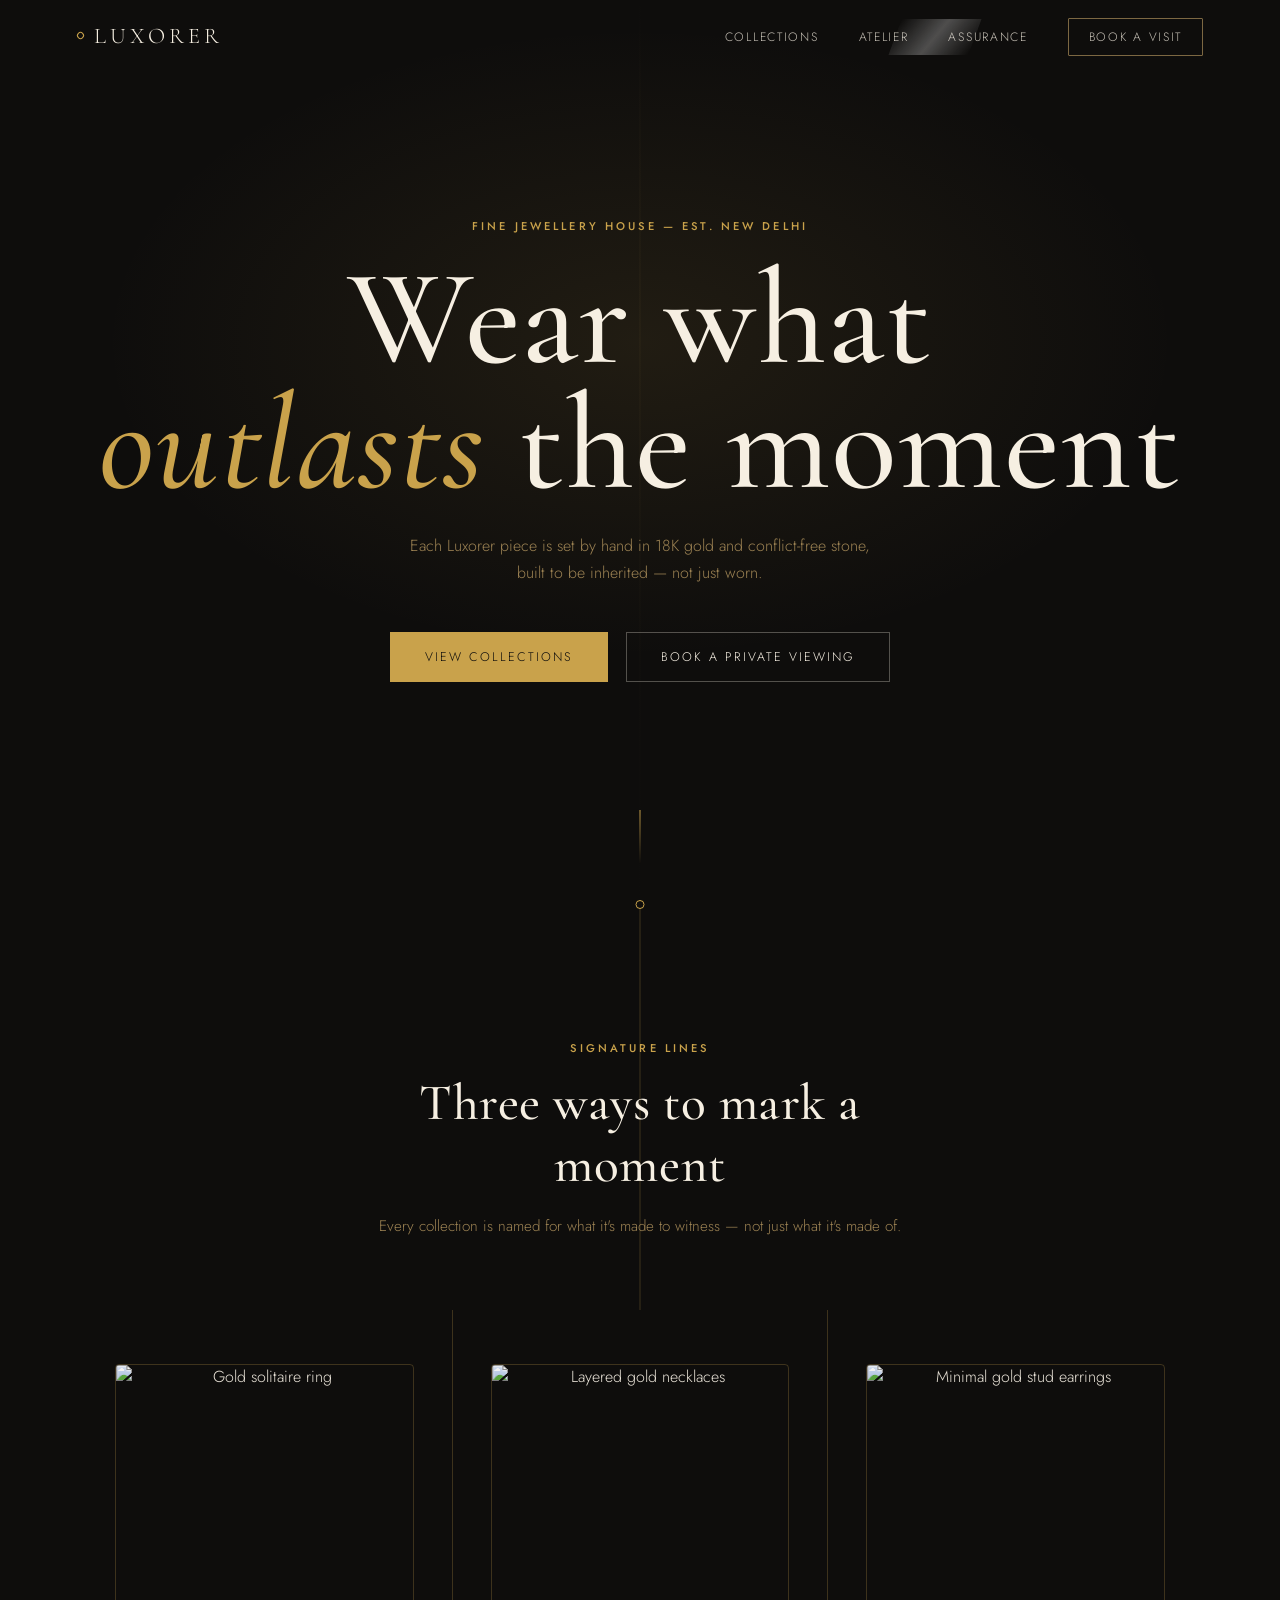
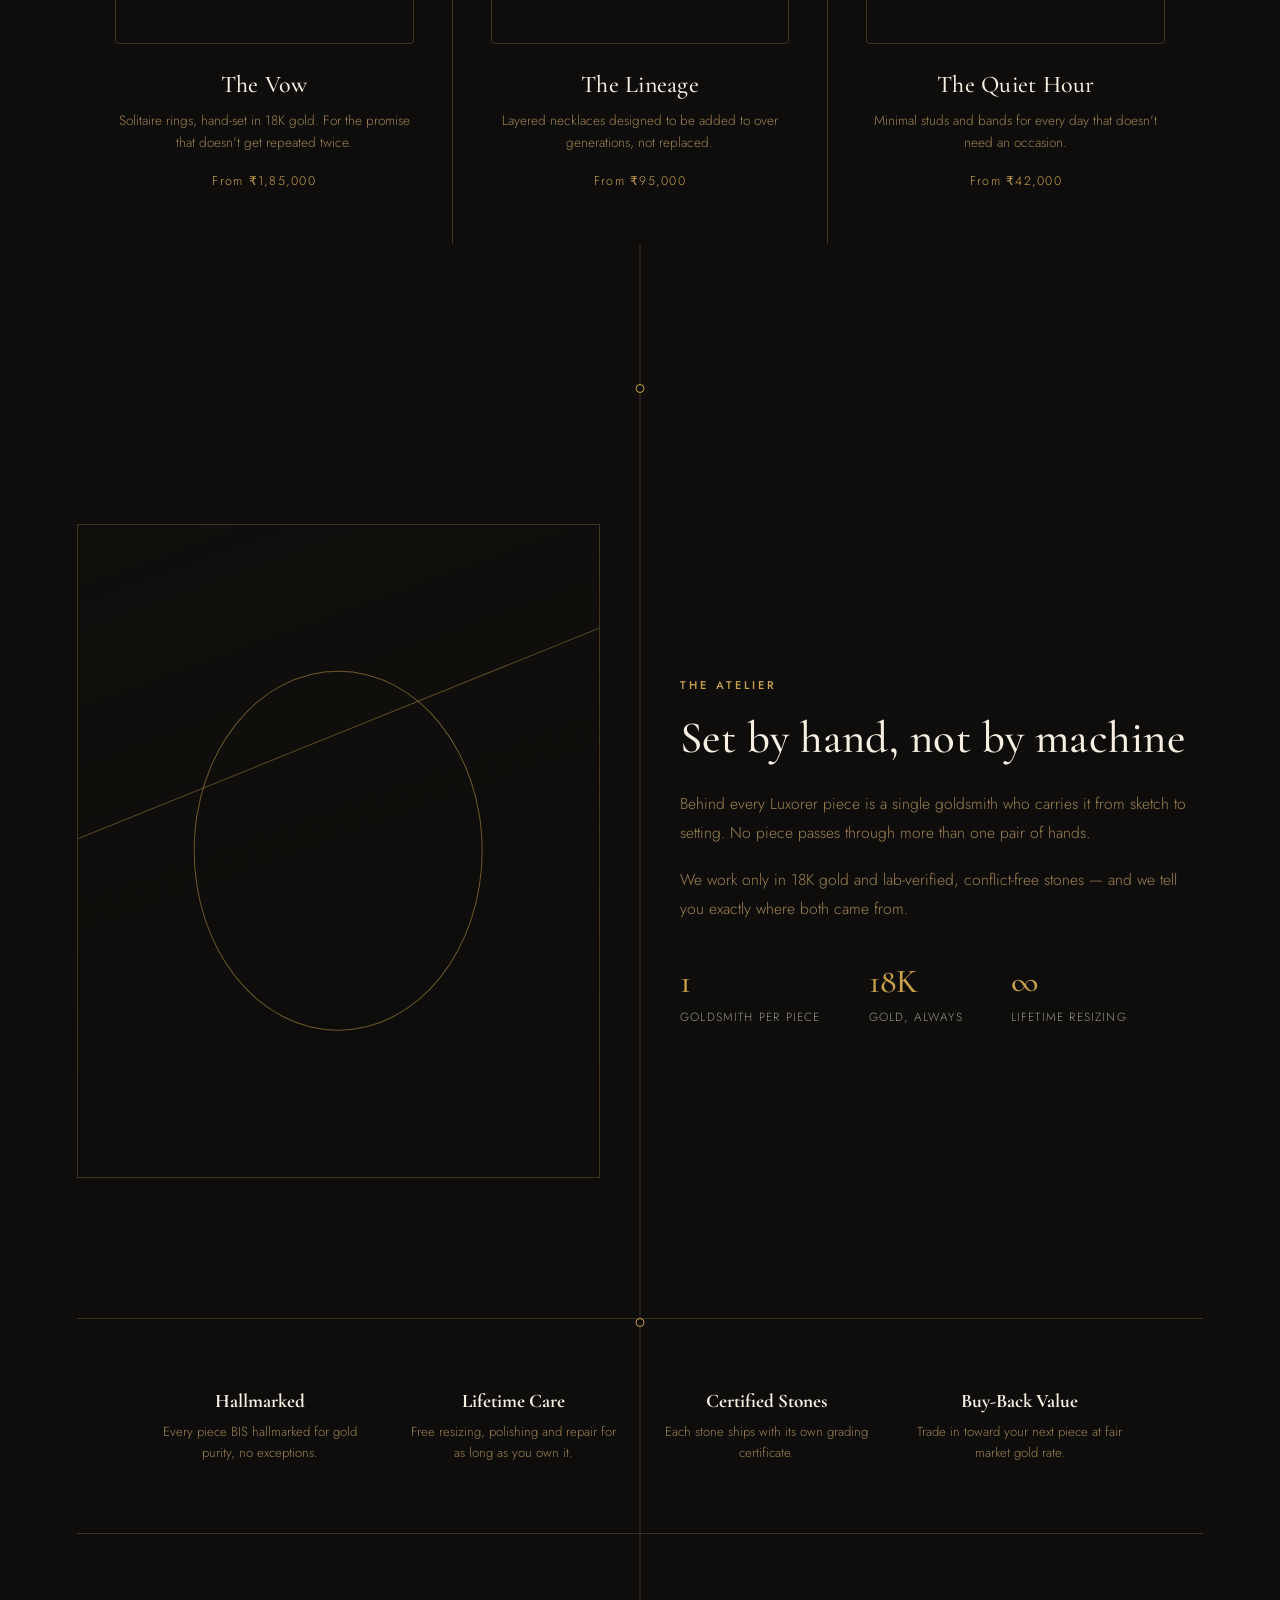
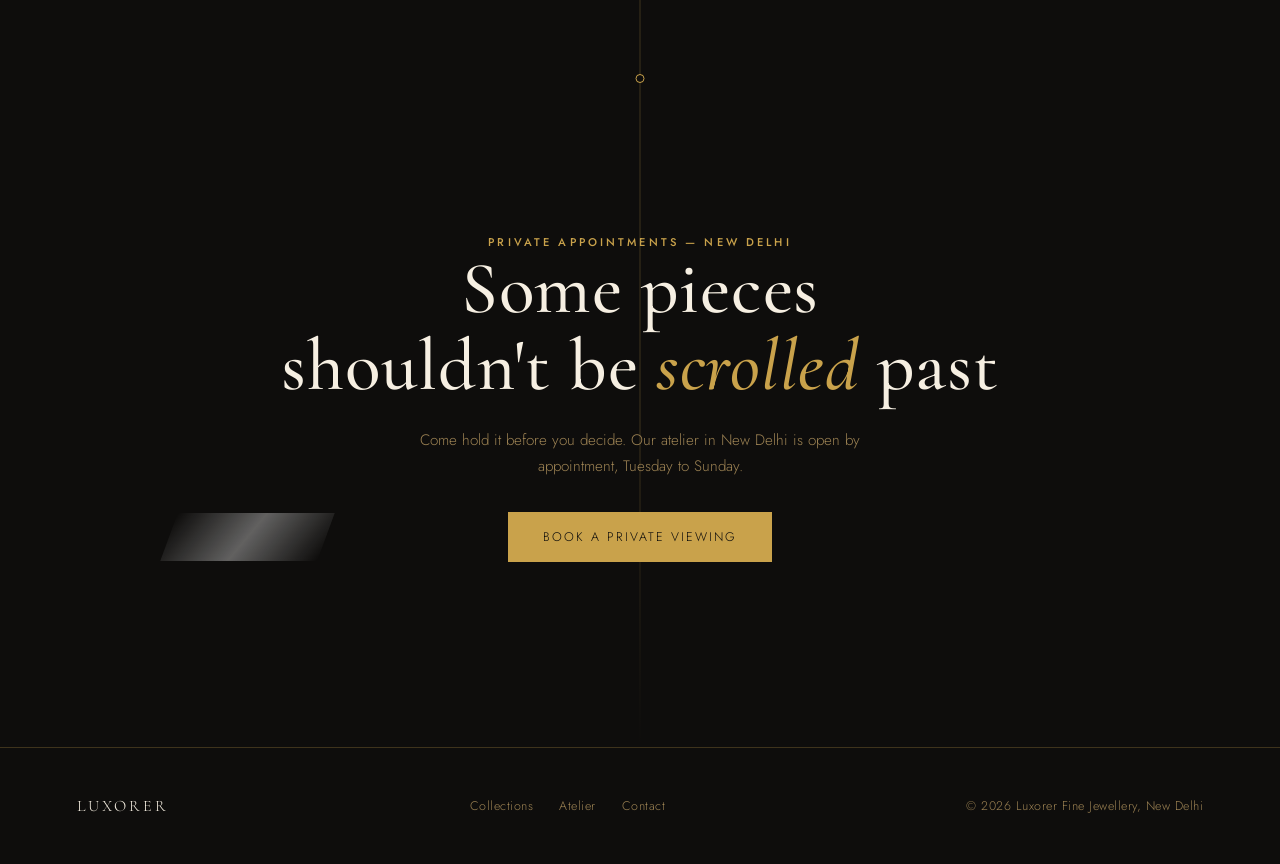
==== index.html @ 99379cf4 "Add files via upload" ====
<!DOCTYPE html>
<html lang="en">
<head>
<meta charset="UTF-8">
<meta name="viewport" content="width=device-width, initial-scale=1.0">
<title>Luxorer — Fine Jewellery</title>
<link rel="preconnect" href="https://fonts.googleapis.com">
<link href="https://fonts.googleapis.com/css2?family=Cormorant+Garamond:ital,wght@0,300;0,400;0,500;0,600;1,400&family=Jost:wght@300;400;500&display=swap" rel="stylesheet">
<link rel="stylesheet" href="style.css">
<style>
  :root{
    --ink:#0e0d0c;
    --panel:#17140f;
    --ivory:#f6efe2;
    --gold:#c9a24b;
    --gold-soft:#9c8253;
    --hair:rgba(201,162,75,0.25);
  }
  *{margin:0;padding:0;box-sizing:border-box;}
  html{scroll-behavior:smooth;}
  body{
    background:var(--ink);
    color:var(--ivory);
    font-family:'Jost', sans-serif;
    font-weight:300;
    overflow-x:hidden;
  }
  a{color:inherit;text-decoration:none;}

  .eyebrow{
    font-family:'Jost',sans-serif;
    letter-spacing:0.28em;
    text-transform:uppercase;
    font-size:0.7rem;
    color:var(--gold);
    font-weight:500;
  }

  h1,h2,h3{
    font-family:'Cormorant Garamond', serif;
    font-weight:500;
    letter-spacing:0.01em;
  }

  /* ---------- Chain motif: a thin gold line that runs the spine of the page ---------- */
  .chain-track{
    position:absolute;
    top:0; left:50%;
    width:1px;
    height:100%;
    background:linear-gradient(to bottom, transparent, var(--hair) 8%, var(--hair) 92%, transparent);
    transform:translateX(-50%);
    z-index:0;
  }
  .chain-link{
    position:absolute;
    left:50%;
    width:9px;height:9px;
    border:1px solid var(--gold);
    border-radius:50%;
    background:var(--ink);
    transform:translateX(-50%);
    z-index:1;
  }

  /* ---------- Nav ---------- */
  header{
    position:fixed;
    top:0; left:0; right:0;
    display:flex;
    align-items:center;
    justify-content:space-between;
    padding:22px 6vw;
    z-index:50;
    background:rgba(14,13,12,0);
    border-bottom:1px solid rgba(201,162,75,0);
    backdrop-filter:blur(0px);
    transition:background .5s ease, border-color .5s ease, backdrop-filter .5s ease, padding .4s ease;
  }
  header.scrolled{
    background:rgba(14,13,12,0.72);
    border-bottom:1px solid var(--hair);
    backdrop-filter:blur(14px);
    padding:16px 6vw;
  }
  .wordmark{
    display:flex;
    align-items:center;
    gap:10px;
    font-family:'Cormorant Garamond', serif;
    font-size:1.4rem;
    letter-spacing:0.18em;
    color:var(--ivory);
  }
  .wordmark .mark{
    width:7px; height:7px;
    border:1px solid var(--gold);
    border-radius:50%;
    transform:rotate(45deg);
    flex-shrink:0;
  }
  nav ul{
    display:flex;
    gap:40px;
    list-style:none;
  }
  nav li{ position:relative; }
  nav a{
    position:relative;
    font-size:0.76rem;
    letter-spacing:0.14em;
    text-transform:uppercase;
    color:var(--ivory);
    opacity:0.78;
    padding-bottom:6px;
    transition:opacity .3s, color .3s;
  }
  nav a::after{
    content:"";
    position:absolute;
    left:0; bottom:0;
    width:100%; height:1px;
    background:var(--gold);
    transform:scaleX(0);
    transform-origin:left;
    transition:transform .4s cubic-bezier(.4,0,.2,1);
  }
  nav a:hover{ opacity:1; color:var(--gold); }
  nav a:hover::after{ transform:scaleX(1); }
  nav a:focus-visible{
    outline:1px solid var(--gold);
    outline-offset:4px;
  }
  .nav-cta{
    border:1px solid var(--gold-soft);
    padding:9px 20px !important;
    border-radius:1px;
  }
  .nav-cta::after{ display:none; }
  .nav-cta:hover{
    background:var(--gold);
    color:var(--ink) !important;
    border-color:var(--gold);
  }
  .nav-toggle{
    display:none;
    flex-direction:column;
    gap:5px;
    background:none;
    border:none;
    cursor:pointer;
    padding:6px;
    z-index:60;
  }
  .nav-toggle span{
    width:24px; height:1px;
    background:var(--ivory);
    transition:transform .3s, opacity .3s;
  }
  @media (max-width:720px){
    nav ul{
      position:fixed;
      top:0; right:0;
      height:100vh;
      width:min(78vw, 320px);
      background:rgba(14,13,12,0.98);
      backdrop-filter:blur(16px);
      border-left:1px solid var(--hair);
      flex-direction:column;
      justify-content:center;
      align-items:flex-start;
      gap:30px;
      padding:0 48px;
      transform:translateX(100%);
      transition:transform .45s cubic-bezier(.4,0,.2,1);
    }
    nav ul.open{ transform:translateX(0); }
    .nav-toggle{ display:flex; }
    .nav-toggle.open span:nth-child(1){ transform:translateY(6px) rotate(45deg); }
    .nav-toggle.open span:nth-child(2){ opacity:0; }
    .nav-toggle.open span:nth-child(3){ transform:translateY(-6px) rotate(-45deg); }
  }

  /* ---------- Hero ---------- */
  .hero{
    position:relative;
    min-height:100vh;
    display:flex;
    flex-direction:column;
    align-items:center;
    justify-content:center;
    text-align:center;
    padding:0 6vw;
    isolation:isolate;
  }
  .hero::before{
    content:"";
    position:absolute;
    inset:0;
    background:
      radial-gradient(ellipse 60% 50% at 50% 38%, rgba(201,162,75,0.10), transparent 70%),
      linear-gradient(180deg, rgba(14,13,12,0.55), rgba(14,13,12,0.92) 75%, var(--ink) 100%),
      url('https://images.unsplash.com/photo-1599643478518-a784e5dc4c8f?q=80&w=1800&auto=format&fit=crop') center 30%/cover no-repeat;
    z-index:-1;
  }
  .hero .eyebrow{margin-bottom:22px; opacity:0; animation:rise .9s .2s forwards ease-out;}
  .hero h1{
    font-size:clamp(3.4rem, 11vw, 8.5rem);
    line-height:0.92;
    color:var(--ivory);
    opacity:0; animation:rise 1s .35s forwards ease-out;
  }
  .hero h1 em{
    font-style:italic;
    color:var(--gold);
  }
  .hero p.tag{
    margin-top:26px;
    max-width:480px;
    font-size:1rem;
    line-height:1.7;
    color:var(--gold-soft);
    opacity:0; animation:rise 1s .55s forwards ease-out;
  }
  .hero .cta-row{
    margin-top:46px;
    display:flex;
    gap:18px;
    opacity:0; animation:rise 1s .7s forwards ease-out;
  }
  .btn{
    padding:15px 34px;
    font-size:0.78rem;
    letter-spacing:0.16em;
    text-transform:uppercase;
    border:1px solid var(--gold);
    transition:all .35s ease;
  }
  .btn.solid{
    background:var(--gold);
    color:var(--ink);
  }
  .btn.solid:hover{ background:transparent; color:var(--gold); }
  .btn.ghost{ color:var(--ivory); border-color:rgba(246,239,226,0.3); }
  .btn.ghost:hover{ border-color:var(--gold); color:var(--gold); }

  @keyframes rise{
    from{opacity:0; transform:translateY(18px);}
    to{opacity:1; transform:translateY(0);}
  }

  .scroll-cue{
    position:absolute;
    bottom:36px; left:50%;
    transform:translateX(-50%);
    width:1px; height:54px;
    background:linear-gradient(to bottom, var(--gold), transparent);
    animation:pulseLine 2.4s ease-in-out infinite;
  }
  @keyframes pulseLine{
    0%,100%{opacity:0.3;}
    50%{opacity:1;}
  }

  /* ---------- Section shells ---------- */
  section{
    position:relative;
    padding:140px 6vw;
    z-index:1;
  }
  .section-head{
    text-align:center;
    max-width:600px;
    margin:0 auto 70px;
  }
  .section-head h2{
    font-size:clamp(2.2rem, 4vw, 3.2rem);
    margin-top:16px;
    color:var(--ivory);
  }
  .section-head p{
    margin-top:18px;
    color:var(--gold-soft);
    font-size:0.95rem;
    line-height:1.7;
  }

  /* ---------- Collections ---------- */
  .collections{
    display:grid;
    grid-template-columns:repeat(3, 1fr);
    gap:1px;
    background:var(--hair);
    max-width:1200px;
    margin:0 auto;
  }
  .piece{
    background:var(--ink);
    padding:54px 38px;
    text-align:center;
    transition:background .4s ease;
  }
  .piece:hover{ background:var(--panel); }
  .piece .frame{
    width:100%; height:280px;
    margin:0 auto 26px;
    border-radius:4px;
    border:1px solid var(--hair);
    overflow:hidden;
    transition:border-color .4s ease;
  }
  .piece .frame img{
    width:100%; height:100%;
    object-fit:cover;
    display:block;
    filter:saturate(0.92) brightness(0.95);
    transition:transform .6s ease, filter .4s ease;
  }
  .piece:hover .frame img{ transform:scale(1.05); filter:saturate(1.05) brightness(1); }
  .piece:hover .frame{ border-color:var(--gold); }
  .piece h3{
    font-size:1.5rem;
    color:var(--ivory);
    margin-bottom:10px;
  }
  .piece p{
    font-size:0.85rem;
    line-height:1.65;
    color:var(--gold-soft);
    margin-bottom:18px;
  }
  .piece .price{
    font-family:'Jost',sans-serif;
    font-size:0.78rem;
    letter-spacing:0.1em;
    color:var(--gold);
  }
  @media (max-width:880px){
    .collections{grid-template-columns:1fr;}
  }

  /* ---------- Atelier / story ---------- */
  .atelier{
    display:grid;
    grid-template-columns:1fr 1fr;
    gap:80px;
    align-items:center;
    max-width:1180px;
    margin:0 auto;
  }
  .atelier .visual{
    aspect-ratio:4/5;
    background:
      linear-gradient(160deg, rgba(23,20,15,0.35), rgba(14,13,12,0.75) 75%),
      url('https://images.unsplash.com/photo-1617038260897-41a1f14a8ca0?q=80&w=1200&auto=format&fit=crop') center/cover no-repeat;
    border:1px solid var(--hair);
    position:relative;
    overflow:hidden;
  }
  .atelier .visual::after{
    content:"";
    position:absolute;
    width:220%; height:1px;
    background:var(--gold);
    opacity:0.4;
    top:32%; left:-60%;
    transform:rotate(-22deg);
  }
  .atelier .visual::before{
    content:"";
    position:absolute;
    width:55%;height:55%;
    border:1px solid var(--gold);
    border-radius:50%;
    top:50%; left:50%;
    transform:translate(-50%,-50%);
    opacity:0.5;
  }
  .atelier .copy .eyebrow{margin-bottom:18px;}
  .atelier .copy h2{
    font-size:clamp(2rem,3.6vw,2.8rem);
    color:var(--ivory);
    margin-bottom:24px;
  }
  .atelier .copy p{
    color:var(--gold-soft);
    line-height:1.85;
    font-size:0.98rem;
    margin-bottom:18px;
  }
  .stat-row{
    display:flex;
    gap:48px;
    margin-top:38px;
  }
  .stat-row div h3{
    font-size:2.1rem;
    color:var(--gold);
  }
  .stat-row div span{
    display:block;
    font-size:0.74rem;
    letter-spacing:0.1em;
    text-transform:uppercase;
    color:var(--ivory);
    opacity:0.6;
    margin-top:6px;
  }
  @media (max-width:880px){
    .atelier{grid-template-columns:1fr; gap:48px;}
  }

  /* ---------- Promise strip ---------- */
  .promise{
    border-top:1px solid var(--hair);
    border-bottom:1px solid var(--hair);
    padding:70px 6vw;
    display:grid;
    grid-template-columns:repeat(4,1fr);
    max-width:1200px;
    margin:0 auto;
    gap:40px;
  }
  .promise div{ text-align:center; }
  .promise h4{
    font-family:'Cormorant Garamond', serif;
    font-size:1.2rem;
    color:var(--ivory);
    margin-bottom:8px;
  }
  .promise p{
    font-size:0.82rem;
    color:var(--gold-soft);
    line-height:1.6;
  }
  @media (max-width:880px){ .promise{grid-template-columns:1fr 1fr;} }
  @media (max-width:520px){ .promise{grid-template-columns:1fr;} }

  /* ---------- Closing CTA ---------- */
  .closing{
    text-align:center;
    padding:160px 6vw 200px;
  }
  .closing h2{
    font-size:clamp(2.6rem,6vw,4.6rem);
    color:var(--ivory);
    line-height:1.05;
  }
  .closing h2 em{ color:var(--gold); font-style:italic; }
  .closing p{
    margin:24px auto 44px;
    max-width:440px;
    color:var(--gold-soft);
    font-size:0.95rem;
    line-height:1.7;
  }

  footer{
    border-top:1px solid var(--hair);
    padding:48px 6vw;
    display:flex;
    justify-content:space-between;
    align-items:center;
    font-size:0.78rem;
    color:var(--gold-soft);
    letter-spacing:0.04em;
    flex-wrap:wrap;
    gap:20px;
  }
  footer .wordmark{ font-size:1rem; color:var(--ivory); }
  footer ul{ display:flex; gap:26px; list-style:none; }

  @media (prefers-reduced-motion: reduce){
    *{animation:none !important; transition:none !important;}
  }
</style>
</head>
<body>

<header id="siteHeader">
  <div class="wordmark"><span class="mark"></span>LUXORER</div>
  <nav>
    <ul id="navList">
      <li><a href="#collections">Collections</a></li>
      <li><a href="#atelier">Atelier</a></li>
      <li><a href="#promise">Assurance</a></li>
      <li><a href="#contact" class="nav-cta">Book a Visit</a></li>
    </ul>
  </nav>
  <button class="nav-toggle" id="navToggle" aria-label="Toggle menu" aria-expanded="false">
    <span></span><span></span><span></span>
  </button>
</header>

<main style="position:relative;">
  <div class="chain-track"></div>

  <section class="hero">
    <div class="eyebrow">Fine Jewellery House — Est. New Delhi</div>
    <h1>Wear what<br><em>outlasts</em> the moment</h1>
    <p class="tag">Each Luxorer piece is set by hand in 18K gold and conflict-free stone, built to be inherited — not just worn.</p>
    <div class="cta-row">
      <a href="#collections" class="btn solid">View Collections</a>
      <a href="#contact" class="btn ghost">Book a Private Viewing</a>
    </div>
    <div class="scroll-cue"></div>
  </section>

  <section id="collections">
    <div class="chain-link" style="top:0;"></div>
    <div class="section-head">
      <div class="eyebrow">Signature Lines</div>
      <h2>Three ways to mark a moment</h2>
      <p>Every collection is named for what it's made to witness — not just what it's made of.</p>
    </div>
    <div class="collections">
      <div class="piece">
        <div class="frame"><img src="https://images.unsplash.com/photo-1605100804763-247f67b3557e?q=80&w=900&auto=format&fit=crop" alt="Gold solitaire ring" loading="lazy"></div>
        <h3>The Vow</h3>
        <p>Solitaire rings, hand-set in 18K gold. For the promise that doesn't get repeated twice.</p>
        <div class="price">From ₹1,85,000</div>
      </div>
      <div class="piece">
        <div class="frame"><img src="https://images.unsplash.com/photo-1599643477877-530eb83abc8e?q=80&w=900&auto=format&fit=crop" alt="Layered gold necklaces" loading="lazy"></div>
        <h3>The Lineage</h3>
        <p>Layered necklaces designed to be added to over generations, not replaced.</p>
        <div class="price">From ₹95,000</div>
      </div>
      <div class="piece">
        <div class="frame"><img src="https://images.unsplash.com/photo-1535632787350-4e68ef0ac584?q=80&w=900&auto=format&fit=crop" alt="Minimal gold stud earrings" loading="lazy"></div>
        <h3>The Quiet Hour</h3>
        <p>Minimal studs and bands for every day that doesn't need an occasion.</p>
        <div class="price">From ₹42,000</div>
      </div>
    </div>
  </section>

  <section id="atelier">
    <div class="chain-link" style="top:0;"></div>
    <div class="atelier">
      <div class="visual"></div>
      <div class="copy">
        <div class="eyebrow">The Atelier</div>
        <h2>Set by hand, not by machine</h2>
        <p>Behind every Luxorer piece is a single goldsmith who carries it from sketch to setting. No piece passes through more than one pair of hands.</p>
        <p>We work only in 18K gold and lab-verified, conflict-free stones — and we tell you exactly where both came from.</p>
        <div class="stat-row">
          <div><h3>1</h3><span>Goldsmith per piece</span></div>
          <div><h3>18K</h3><span>Gold, always</span></div>
          <div><h3>∞</h3><span>Lifetime resizing</span></div>
        </div>
      </div>
    </div>
  </section>

  <section id="promise" style="padding-top:0;">
    <div class="chain-link" style="top:0;"></div>
    <div class="promise">
      <div>
        <h4>Hallmarked</h4>
        <p>Every piece BIS hallmarked for gold purity, no exceptions.</p>
      </div>
      <div>
        <h4>Lifetime Care</h4>
        <p>Free resizing, polishing and repair for as long as you own it.</p>
      </div>
      <div>
        <h4>Certified Stones</h4>
        <p>Each stone ships with its own grading certificate.</p>
      </div>
      <div>
        <h4>Buy-Back Value</h4>
        <p>Trade in toward your next piece at fair market gold rate.</p>
      </div>
    </div>
  </section>

  <section class="closing" id="contact">
    <div class="chain-link" style="top:0;"></div>
    <div class="eyebrow">Private Appointments — New Delhi</div>
    <h2>Some pieces<br>shouldn't be <em>scrolled</em> past</h2>
    <p>Come hold it before you decide. Our atelier in New Delhi is open by appointment, Tuesday to Sunday.</p>
    <a href="mailto:atelier@luxorer.com" class="btn solid">Book a Private Viewing</a>
  </section>
</main>

<footer>
  <div class="wordmark">LUXORER</div>
  <ul>
    <li><a href="#collections">Collections</a></li>
    <li><a href="#atelier">Atelier</a></li>
    <li><a href="#contact">Contact</a></li>
  </ul>
  <div>&copy; 2026 Luxorer Fine Jewellery, New Delhi</div>
</footer>

<script>
  const header = document.getElementById('siteHeader');
  const toggle = document.getElementById('navToggle');
  const navList = document.getElementById('navList');

  window.addEventListener('scroll', () => {
    header.classList.toggle('scrolled', window.scrollY > 40);
  });

  toggle.addEventListener('click', () => {
    const isOpen = navList.classList.toggle('open');
    toggle.classList.toggle('open', isOpen);
    toggle.setAttribute('aria-expanded', isOpen);
  });

  navList.querySelectorAll('a').forEach(link => {
    link.addEventListener('click', () => {
      navList.classList.remove('open');
      toggle.classList.remove('open');
      toggle.setAttribute('aria-expanded', false);
    });
  });
</script>

</body>
</html>
---- style.css ----
/* ============================================================
   LUXORER — Animations & Extra Styling
   Attach this AFTER your main styles, e.g.:
   <link rel="stylesheet" href="luxorer.css">
   <link rel="stylesheet" href="luxorer-animations.css">

   Some effects need the small JS snippet at the bottom of this
   file's comment block (scroll-reveal). Copy that into your
   existing <script> tag if you want scroll-reveal to work.
   ============================================================ */

/* ---------- 1. Scroll reveal ----------
   Add class="reveal" to any element (section headers, cards,
   atelier copy, etc). It starts hidden + shifted down, then
   fades/rises into place when it enters the viewport.
   Requires the JS snippet at the bottom of this file. */
.reveal{
  opacity:0;
  transform:translateY(28px);
  transition:opacity .9s ease, transform .9s cubic-bezier(.16,1,.3,1);
}
.reveal.in-view{
  opacity:1;
  transform:translateY(0);
}
.reveal-stagger > *{
  opacity:0;
  transform:translateY(24px);
  transition:opacity .8s ease, transform .8s cubic-bezier(.16,1,.3,1);
}
.reveal-stagger.in-view > *{ opacity:1; transform:translateY(0); }
.reveal-stagger.in-view > *:nth-child(1){ transition-delay:.05s; }
.reveal-stagger.in-view > *:nth-child(2){ transition-delay:.18s; }
.reveal-stagger.in-view > *:nth-child(3){ transition-delay:.31s; }
.reveal-stagger.in-view > *:nth-child(4){ transition-delay:.44s; }

/* ---------- 2. Gold shimmer sweep ----------
   Add class="shimmer" to headings or labels you want to catch
   light, e.g. the hero <em> or a section eyebrow. */
.shimmer{
  position:relative;
  background:linear-gradient(
    100deg,
    currentColor 35%,
    #fff4d6 50%,
    currentColor 65%
  );
  background-size:220% 100%;
  -webkit-background-clip:text;
  background-clip:text;
  color:transparent;
  animation:shimmerSweep 5.5s ease-in-out infinite;
}
@keyframes shimmerSweep{
  0%{ background-position:120% 0; }
  50%{ background-position:-20% 0; }
  100%{ background-position:120% 0; }
}

/* ---------- 3. Button shine on hover ----------
   Works on .btn, .nav-cta — no markup change needed, just
   make sure the element has position:relative + overflow:hidden
   (added here automatically via this rule). */
.btn, .nav-cta{
  position:relative;
  overflow:hidden;
  isolation:isolate;
}
.btn::before, .nav-cta::before{
  content:"";
  position:absolute;
  top:0; left:-130%;
  width:60%; height:100%;
  background:linear-gradient(
    115deg,
    transparent,
    rgba(255,255,255,0.35),
    transparent
  );
  transform:skewX(-20deg);
  transition:left .65s ease;
  z-index:1;
  pointer-events:none;
}
.btn:hover::before, .nav-cta:hover::before{ left:130%; }

/* ---------- 4. Image reveal mask ----------
   Add class="img-reveal" to any .frame / .visual wrapper that
   contains an <img> or background photo. On load it wipes open
   from center; on hover the photo breathes with a slow zoom. */
.img-reveal{
  position:relative;
}
.img-reveal::after{
  content:"";
  position:absolute;
  inset:0;
  background:var(--ink);
  transform-origin:center;
  animation:wipeReveal 1.1s .15s cubic-bezier(.77,0,.18,1) forwards;
  z-index:2;
  pointer-events:none;
}
@keyframes wipeReveal{
  from{ transform:scaleX(1); }
  to{ transform:scaleX(0); }
}
.img-reveal img{
  animation:photoSettle 1.3s ease both;
}
@keyframes photoSettle{
  from{ transform:scale(1.15); filter:brightness(0.7); }
  to{ transform:scale(1); filter:brightness(1); }
}

/* ---------- 5. Floating chain links ----------
   Gives the .chain-link dots from the main stylesheet a slow,
   ambient drift so the page's spine feels alive, not static. */
.chain-link{
  animation:driftLink 6s ease-in-out infinite;
}
.chain-link:nth-of-type(odd){ animation-duration:7.5s; }
.chain-link:nth-of-type(even){ animation-direction:reverse; }
@keyframes driftLink{
  0%,100%{ transform:translate(-50%, 0) scale(1); opacity:0.7; }
  50%{ transform:translate(-50%, 6px) scale(1.25); opacity:1; }
}

/* ---------- 6. Eyebrow underline draw ----------
   Add class="line-draw" next to any .eyebrow to grow a thin
   gold rule beneath it once it scrolls into view (pairs well
   with .reveal on the same element). */
.line-draw{
  display:inline-block;
  position:relative;
  padding-bottom:10px;
}
.line-draw::after{
  content:"";
  position:absolute;
  left:0; bottom:0;
  height:1px;
  width:0;
  background:var(--gold);
  transition:width 1s cubic-bezier(.16,1,.3,1) .2s;
}
.line-draw.in-view::after{ width:48px; }

/* ---------- 7. Hero text entrance polish ----------
   Slightly richer version of the existing hero "rise" keyframes
   — adds a soft blur-in so the headline feels like it's
   resolving into focus rather than just sliding up. */
.hero h1{
  animation-name:riseBlur !important;
}
.hero .eyebrow, .hero p.tag, .hero .cta-row{
  animation-name:riseBlur !important;
}
@keyframes riseBlur{
  from{ opacity:0; transform:translateY(18px); filter:blur(6px); }
  to{ opacity:1; transform:translateY(0); filter:blur(0); }
}

/* ---------- 8. Card lift on hover ----------
   Adds a touch of depth to .piece cards beyond the existing
   background change — a gentle lift + shadow. */
.piece{
  transition:background .4s ease, transform .45s cubic-bezier(.16,1,.3,1), box-shadow .45s ease;
}
.piece:hover{
  transform:translateY(-6px);
  box-shadow:0 24px 50px -20px rgba(0,0,0,0.6);
}

/* ---------- 9. Reduced motion ----------
   Respect user preference — overrides everything above. */
@media (prefers-reduced-motion: reduce){
  .reveal, .reveal-stagger > *{ opacity:1 !important; transform:none !important; transition:none !important; }
  .shimmer{ animation:none !important; }
  .btn::before, .nav-cta::before{ display:none !important; }
  .img-reveal::after{ display:none !important; }
  .img-reveal img{ animation:none !important; }
  .chain-link{ animation:none !important; }
  .line-draw::after{ transition:none !important; width:48px !important; }
  .hero h1, .hero .eyebrow, .hero p.tag, .hero .cta-row{ animation:none !important; opacity:1 !important; }
  .piece{ transition:background .3s ease; }
}

/* ============================================================
   Optional JS for #1 (scroll reveal) — paste inside your
   existing <script> tag at the bottom of the HTML file:

   const revealEls = document.querySelectorAll('.reveal, .reveal-stagger, .line-draw');
   const revealObserver = new IntersectionObserver((entries) => {
     entries.forEach(entry => {
       if (entry.isIntersecting) {
         entry.target.classList.add('in-view');
         revealObserver.unobserve(entry.target);
       }
     });
   }, { threshold: 0.2 });
   revealEls.forEach(el => revealObserver.observe(el));

   Then add class="reveal" (or "reveal-stagger" on a parent like
   .collections, .promise) to the elements you want animated in.
   ============================================================ */
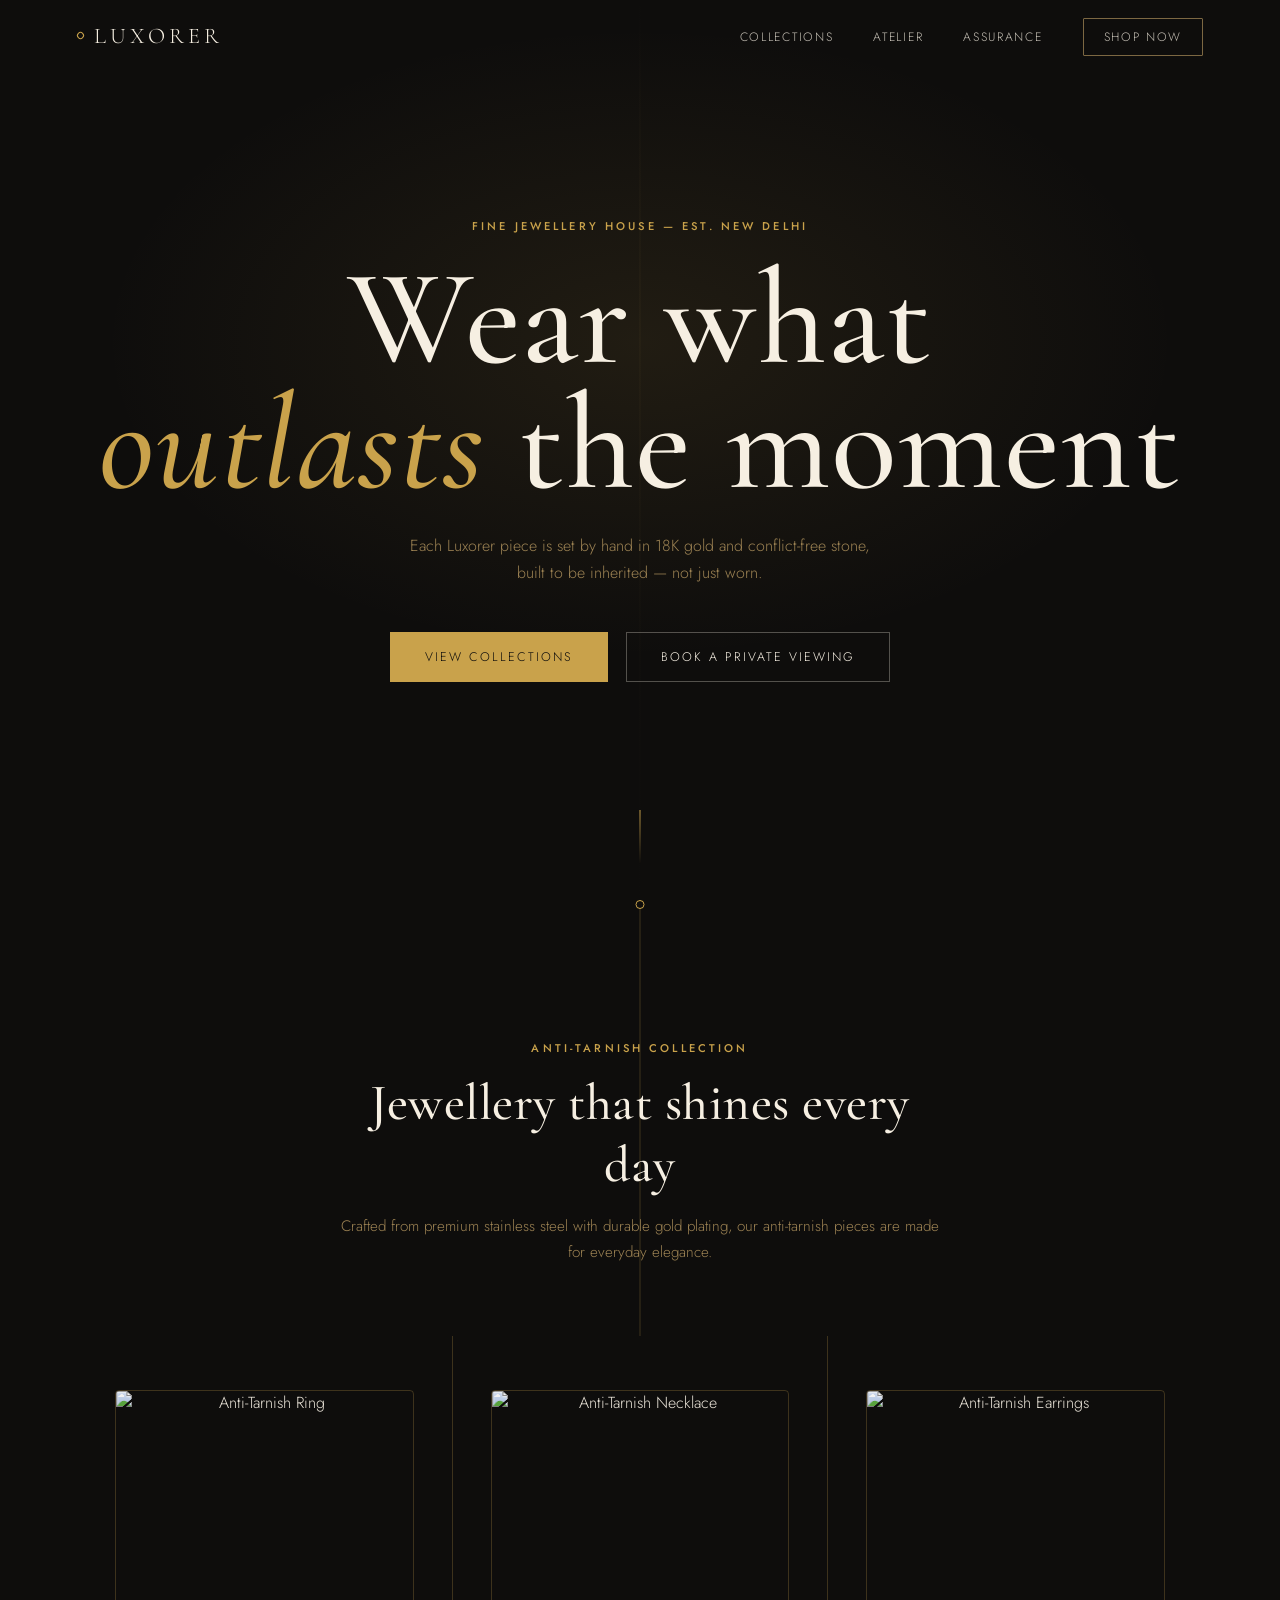
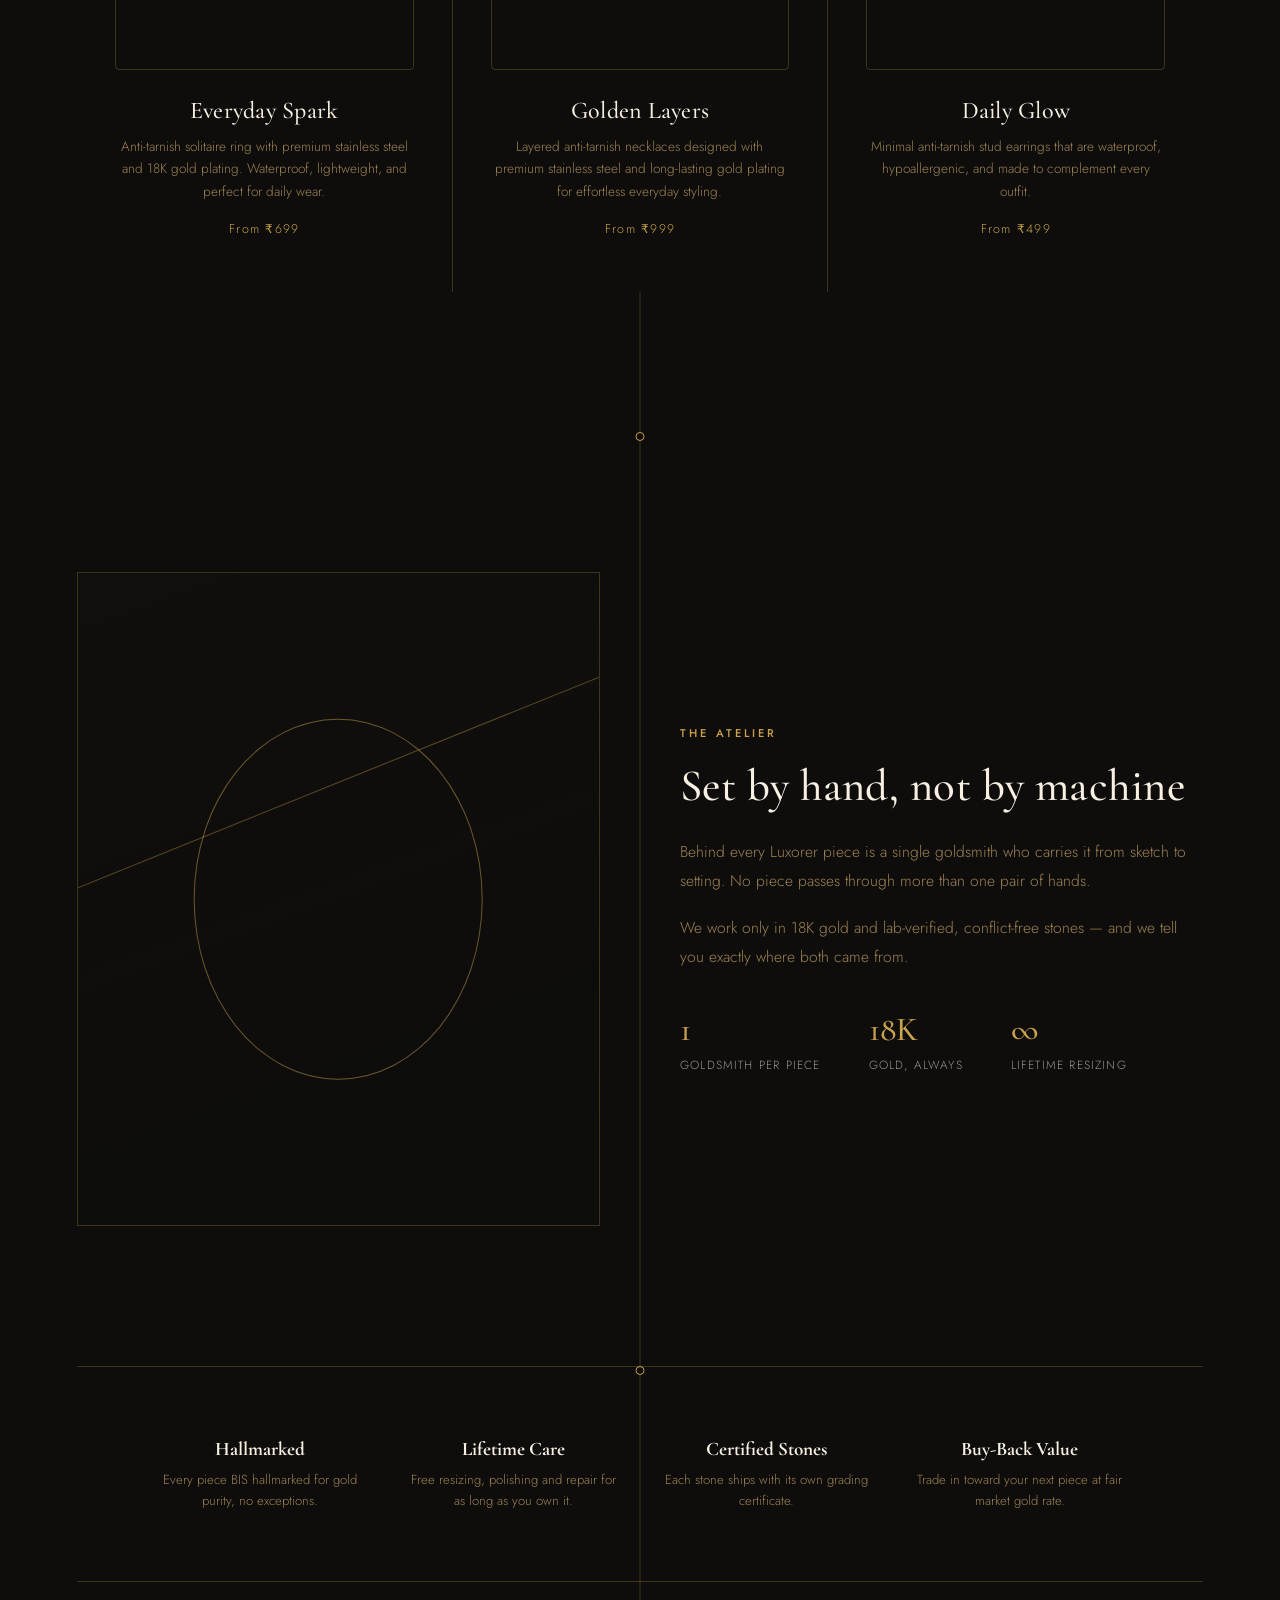
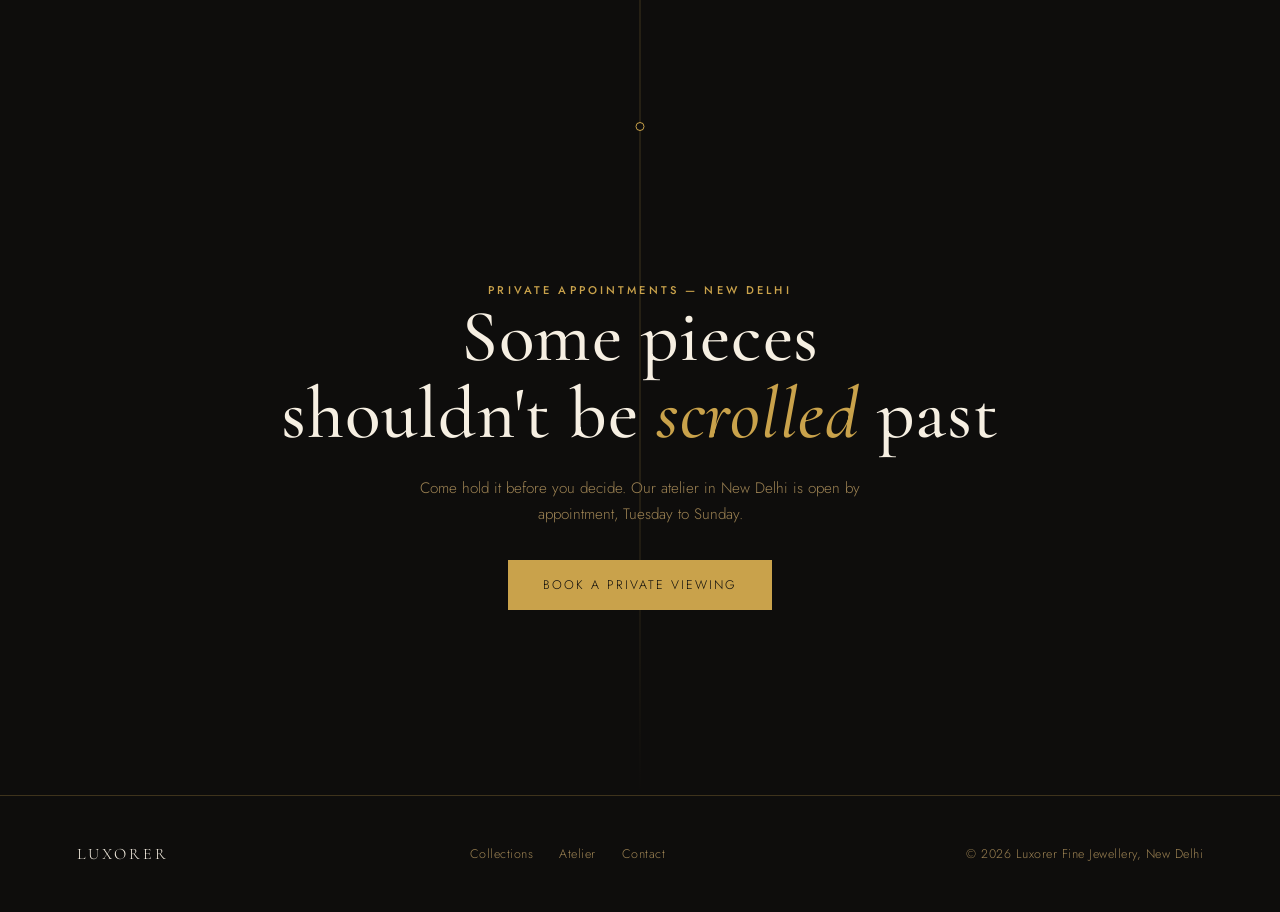
==== commit 8cf80660: "Add files via upload" ====
--- a/index.html
+++ b/index.html
@@ -1,622 +1,850 @@
-<!DOCTYPE html>
+<!doctype html>
 <html lang="en">
-<head>
-<meta charset="UTF-8">
-<meta name="viewport" content="width=device-width, initial-scale=1.0">
-<title>Luxorer — Fine Jewellery</title>
-<link rel="preconnect" href="https://fonts.googleapis.com">
-<link href="https://fonts.googleapis.com/css2?family=Cormorant+Garamond:ital,wght@0,300;0,400;0,500;0,600;1,400&family=Jost:wght@300;400;500&display=swap" rel="stylesheet">
-<link rel="stylesheet" href="style.css">
-<style>
-  :root{
-    --ink:#0e0d0c;
-    --panel:#17140f;
-    --ivory:#f6efe2;
-    --gold:#c9a24b;
-    --gold-soft:#9c8253;
-    --hair:rgba(201,162,75,0.25);
-  }
-  *{margin:0;padding:0;box-sizing:border-box;}
-  html{scroll-behavior:smooth;}
-  body{
-    background:var(--ink);
-    color:var(--ivory);
-    font-family:'Jost', sans-serif;
-    font-weight:300;
-    overflow-x:hidden;
-  }
-  a{color:inherit;text-decoration:none;}
-
-  .eyebrow{
-    font-family:'Jost',sans-serif;
-    letter-spacing:0.28em;
-    text-transform:uppercase;
-    font-size:0.7rem;
-    color:var(--gold);
-    font-weight:500;
-  }
-
-  h1,h2,h3{
-    font-family:'Cormorant Garamond', serif;
-    font-weight:500;
-    letter-spacing:0.01em;
-  }
-
-  /* ---------- Chain motif: a thin gold line that runs the spine of the page ---------- */
-  .chain-track{
-    position:absolute;
-    top:0; left:50%;
-    width:1px;
-    height:100%;
-    background:linear-gradient(to bottom, transparent, var(--hair) 8%, var(--hair) 92%, transparent);
-    transform:translateX(-50%);
-    z-index:0;
-  }
-  .chain-link{
-    position:absolute;
-    left:50%;
-    width:9px;height:9px;
-    border:1px solid var(--gold);
-    border-radius:50%;
-    background:var(--ink);
-    transform:translateX(-50%);
-    z-index:1;
-  }
-
-  /* ---------- Nav ---------- */
-  header{
-    position:fixed;
-    top:0; left:0; right:0;
-    display:flex;
-    align-items:center;
-    justify-content:space-between;
-    padding:22px 6vw;
-    z-index:50;
-    background:rgba(14,13,12,0);
-    border-bottom:1px solid rgba(201,162,75,0);
-    backdrop-filter:blur(0px);
-    transition:background .5s ease, border-color .5s ease, backdrop-filter .5s ease, padding .4s ease;
-  }
-  header.scrolled{
-    background:rgba(14,13,12,0.72);
-    border-bottom:1px solid var(--hair);
-    backdrop-filter:blur(14px);
-    padding:16px 6vw;
-  }
-  .wordmark{
-    display:flex;
-    align-items:center;
-    gap:10px;
-    font-family:'Cormorant Garamond', serif;
-    font-size:1.4rem;
-    letter-spacing:0.18em;
-    color:var(--ivory);
-  }
-  .wordmark .mark{
-    width:7px; height:7px;
-    border:1px solid var(--gold);
-    border-radius:50%;
-    transform:rotate(45deg);
-    flex-shrink:0;
-  }
-  nav ul{
-    display:flex;
-    gap:40px;
-    list-style:none;
-  }
-  nav li{ position:relative; }
-  nav a{
-    position:relative;
-    font-size:0.76rem;
-    letter-spacing:0.14em;
-    text-transform:uppercase;
-    color:var(--ivory);
-    opacity:0.78;
-    padding-bottom:6px;
-    transition:opacity .3s, color .3s;
-  }
-  nav a::after{
-    content:"";
-    position:absolute;
-    left:0; bottom:0;
-    width:100%; height:1px;
-    background:var(--gold);
-    transform:scaleX(0);
-    transform-origin:left;
-    transition:transform .4s cubic-bezier(.4,0,.2,1);
-  }
-  nav a:hover{ opacity:1; color:var(--gold); }
-  nav a:hover::after{ transform:scaleX(1); }
-  nav a:focus-visible{
-    outline:1px solid var(--gold);
-    outline-offset:4px;
-  }
-  .nav-cta{
-    border:1px solid var(--gold-soft);
-    padding:9px 20px !important;
-    border-radius:1px;
-  }
-  .nav-cta::after{ display:none; }
-  .nav-cta:hover{
-    background:var(--gold);
-    color:var(--ink) !important;
-    border-color:var(--gold);
-  }
-  .nav-toggle{
-    display:none;
-    flex-direction:column;
-    gap:5px;
-    background:none;
-    border:none;
-    cursor:pointer;
-    padding:6px;
-    z-index:60;
-  }
-  .nav-toggle span{
-    width:24px; height:1px;
-    background:var(--ivory);
-    transition:transform .3s, opacity .3s;
-  }
-  @media (max-width:720px){
-    nav ul{
-      position:fixed;
-      top:0; right:0;
-      height:100vh;
-      width:min(78vw, 320px);
-      background:rgba(14,13,12,0.98);
-      backdrop-filter:blur(16px);
-      border-left:1px solid var(--hair);
-      flex-direction:column;
-      justify-content:center;
-      align-items:flex-start;
-      gap:30px;
-      padding:0 48px;
-      transform:translateX(100%);
-      transition:transform .45s cubic-bezier(.4,0,.2,1);
-    }
-    nav ul.open{ transform:translateX(0); }
-    .nav-toggle{ display:flex; }
-    .nav-toggle.open span:nth-child(1){ transform:translateY(6px) rotate(45deg); }
-    .nav-toggle.open span:nth-child(2){ opacity:0; }
-    .nav-toggle.open span:nth-child(3){ transform:translateY(-6px) rotate(-45deg); }
-  }
-
-  /* ---------- Hero ---------- */
-  .hero{
-    position:relative;
-    min-height:100vh;
-    display:flex;
-    flex-direction:column;
-    align-items:center;
-    justify-content:center;
-    text-align:center;
-    padding:0 6vw;
-    isolation:isolate;
-  }
-  .hero::before{
-    content:"";
-    position:absolute;
-    inset:0;
-    background:
-      radial-gradient(ellipse 60% 50% at 50% 38%, rgba(201,162,75,0.10), transparent 70%),
-      linear-gradient(180deg, rgba(14,13,12,0.55), rgba(14,13,12,0.92) 75%, var(--ink) 100%),
-      url('https://images.unsplash.com/photo-1599643478518-a784e5dc4c8f?q=80&w=1800&auto=format&fit=crop') center 30%/cover no-repeat;
-    z-index:-1;
-  }
-  .hero .eyebrow{margin-bottom:22px; opacity:0; animation:rise .9s .2s forwards ease-out;}
-  .hero h1{
-    font-size:clamp(3.4rem, 11vw, 8.5rem);
-    line-height:0.92;
-    color:var(--ivory);
-    opacity:0; animation:rise 1s .35s forwards ease-out;
-  }
-  .hero h1 em{
-    font-style:italic;
-    color:var(--gold);
-  }
-  .hero p.tag{
-    margin-top:26px;
-    max-width:480px;
-    font-size:1rem;
-    line-height:1.7;
-    color:var(--gold-soft);
-    opacity:0; animation:rise 1s .55s forwards ease-out;
-  }
-  .hero .cta-row{
-    margin-top:46px;
-    display:flex;
-    gap:18px;
-    opacity:0; animation:rise 1s .7s forwards ease-out;
-  }
-  .btn{
-    padding:15px 34px;
-    font-size:0.78rem;
-    letter-spacing:0.16em;
-    text-transform:uppercase;
-    border:1px solid var(--gold);
-    transition:all .35s ease;
-  }
-  .btn.solid{
-    background:var(--gold);
-    color:var(--ink);
-  }
-  .btn.solid:hover{ background:transparent; color:var(--gold); }
-  .btn.ghost{ color:var(--ivory); border-color:rgba(246,239,226,0.3); }
-  .btn.ghost:hover{ border-color:var(--gold); color:var(--gold); }
-
-  @keyframes rise{
-    from{opacity:0; transform:translateY(18px);}
-    to{opacity:1; transform:translateY(0);}
-  }
-
-  .scroll-cue{
-    position:absolute;
-    bottom:36px; left:50%;
-    transform:translateX(-50%);
-    width:1px; height:54px;
-    background:linear-gradient(to bottom, var(--gold), transparent);
-    animation:pulseLine 2.4s ease-in-out infinite;
-  }
-  @keyframes pulseLine{
-    0%,100%{opacity:0.3;}
-    50%{opacity:1;}
-  }
-
-  /* ---------- Section shells ---------- */
-  section{
-    position:relative;
-    padding:140px 6vw;
-    z-index:1;
-  }
-  .section-head{
-    text-align:center;
-    max-width:600px;
-    margin:0 auto 70px;
-  }
-  .section-head h2{
-    font-size:clamp(2.2rem, 4vw, 3.2rem);
-    margin-top:16px;
-    color:var(--ivory);
-  }
-  .section-head p{
-    margin-top:18px;
-    color:var(--gold-soft);
-    font-size:0.95rem;
-    line-height:1.7;
-  }
-
-  /* ---------- Collections ---------- */
-  .collections{
-    display:grid;
-    grid-template-columns:repeat(3, 1fr);
-    gap:1px;
-    background:var(--hair);
-    max-width:1200px;
-    margin:0 auto;
-  }
-  .piece{
-    background:var(--ink);
-    padding:54px 38px;
-    text-align:center;
-    transition:background .4s ease;
-  }
-  .piece:hover{ background:var(--panel); }
-  .piece .frame{
-    width:100%; height:280px;
-    margin:0 auto 26px;
-    border-radius:4px;
-    border:1px solid var(--hair);
-    overflow:hidden;
-    transition:border-color .4s ease;
-  }
-  .piece .frame img{
-    width:100%; height:100%;
-    object-fit:cover;
-    display:block;
-    filter:saturate(0.92) brightness(0.95);
-    transition:transform .6s ease, filter .4s ease;
-  }
-  .piece:hover .frame img{ transform:scale(1.05); filter:saturate(1.05) brightness(1); }
-  .piece:hover .frame{ border-color:var(--gold); }
-  .piece h3{
-    font-size:1.5rem;
-    color:var(--ivory);
-    margin-bottom:10px;
-  }
-  .piece p{
-    font-size:0.85rem;
-    line-height:1.65;
-    color:var(--gold-soft);
-    margin-bottom:18px;
-  }
-  .piece .price{
-    font-family:'Jost',sans-serif;
-    font-size:0.78rem;
-    letter-spacing:0.1em;
-    color:var(--gold);
-  }
-  @media (max-width:880px){
-    .collections{grid-template-columns:1fr;}
-  }
-
-  /* ---------- Atelier / story ---------- */
-  .atelier{
-    display:grid;
-    grid-template-columns:1fr 1fr;
-    gap:80px;
-    align-items:center;
-    max-width:1180px;
-    margin:0 auto;
-  }
-  .atelier .visual{
-    aspect-ratio:4/5;
-    background:
-      linear-gradient(160deg, rgba(23,20,15,0.35), rgba(14,13,12,0.75) 75%),
-      url('https://images.unsplash.com/photo-1617038260897-41a1f14a8ca0?q=80&w=1200&auto=format&fit=crop') center/cover no-repeat;
-    border:1px solid var(--hair);
-    position:relative;
-    overflow:hidden;
-  }
-  .atelier .visual::after{
-    content:"";
-    position:absolute;
-    width:220%; height:1px;
-    background:var(--gold);
-    opacity:0.4;
-    top:32%; left:-60%;
-    transform:rotate(-22deg);
-  }
-  .atelier .visual::before{
-    content:"";
-    position:absolute;
-    width:55%;height:55%;
-    border:1px solid var(--gold);
-    border-radius:50%;
-    top:50%; left:50%;
-    transform:translate(-50%,-50%);
-    opacity:0.5;
-  }
-  .atelier .copy .eyebrow{margin-bottom:18px;}
-  .atelier .copy h2{
-    font-size:clamp(2rem,3.6vw,2.8rem);
-    color:var(--ivory);
-    margin-bottom:24px;
-  }
-  .atelier .copy p{
-    color:var(--gold-soft);
-    line-height:1.85;
-    font-size:0.98rem;
-    margin-bottom:18px;
-  }
-  .stat-row{
-    display:flex;
-    gap:48px;
-    margin-top:38px;
-  }
-  .stat-row div h3{
-    font-size:2.1rem;
-    color:var(--gold);
-  }
-  .stat-row div span{
-    display:block;
-    font-size:0.74rem;
-    letter-spacing:0.1em;
-    text-transform:uppercase;
-    color:var(--ivory);
-    opacity:0.6;
-    margin-top:6px;
-  }
-  @media (max-width:880px){
-    .atelier{grid-template-columns:1fr; gap:48px;}
-  }
-
-  /* ---------- Promise strip ---------- */
-  .promise{
-    border-top:1px solid var(--hair);
-    border-bottom:1px solid var(--hair);
-    padding:70px 6vw;
-    display:grid;
-    grid-template-columns:repeat(4,1fr);
-    max-width:1200px;
-    margin:0 auto;
-    gap:40px;
-  }
-  .promise div{ text-align:center; }
-  .promise h4{
-    font-family:'Cormorant Garamond', serif;
-    font-size:1.2rem;
-    color:var(--ivory);
-    margin-bottom:8px;
-  }
-  .promise p{
-    font-size:0.82rem;
-    color:var(--gold-soft);
-    line-height:1.6;
-  }
-  @media (max-width:880px){ .promise{grid-template-columns:1fr 1fr;} }
-  @media (max-width:520px){ .promise{grid-template-columns:1fr;} }
-
-  /* ---------- Closing CTA ---------- */
-  .closing{
-    text-align:center;
-    padding:160px 6vw 200px;
-  }
-  .closing h2{
-    font-size:clamp(2.6rem,6vw,4.6rem);
-    color:var(--ivory);
-    line-height:1.05;
-  }
-  .closing h2 em{ color:var(--gold); font-style:italic; }
-  .closing p{
-    margin:24px auto 44px;
-    max-width:440px;
-    color:var(--gold-soft);
-    font-size:0.95rem;
-    line-height:1.7;
-  }
-
-  footer{
-    border-top:1px solid var(--hair);
-    padding:48px 6vw;
-    display:flex;
-    justify-content:space-between;
-    align-items:center;
-    font-size:0.78rem;
-    color:var(--gold-soft);
-    letter-spacing:0.04em;
-    flex-wrap:wrap;
-    gap:20px;
-  }
-  footer .wordmark{ font-size:1rem; color:var(--ivory); }
-  footer ul{ display:flex; gap:26px; list-style:none; }
-
-  @media (prefers-reduced-motion: reduce){
-    *{animation:none !important; transition:none !important;}
-  }
-</style>
-</head>
-<body>
-
-<header id="siteHeader">
-  <div class="wordmark"><span class="mark"></span>LUXORER</div>
-  <nav>
-    <ul id="navList">
-      <li><a href="#collections">Collections</a></li>
-      <li><a href="#atelier">Atelier</a></li>
-      <li><a href="#promise">Assurance</a></li>
-      <li><a href="#contact" class="nav-cta">Book a Visit</a></li>
-    </ul>
-  </nav>
-  <button class="nav-toggle" id="navToggle" aria-label="Toggle menu" aria-expanded="false">
-    <span></span><span></span><span></span>
-  </button>
-</header>
-
-<main style="position:relative;">
-  <div class="chain-track"></div>
-
-  <section class="hero">
-    <div class="eyebrow">Fine Jewellery House — Est. New Delhi</div>
-    <h1>Wear what<br><em>outlasts</em> the moment</h1>
-    <p class="tag">Each Luxorer piece is set by hand in 18K gold and conflict-free stone, built to be inherited — not just worn.</p>
-    <div class="cta-row">
-      <a href="#collections" class="btn solid">View Collections</a>
-      <a href="#contact" class="btn ghost">Book a Private Viewing</a>
-    </div>
-    <div class="scroll-cue"></div>
-  </section>
-
-  <section id="collections">
-    <div class="chain-link" style="top:0;"></div>
-    <div class="section-head">
-      <div class="eyebrow">Signature Lines</div>
-      <h2>Three ways to mark a moment</h2>
-      <p>Every collection is named for what it's made to witness — not just what it's made of.</p>
-    </div>
-    <div class="collections">
-      <div class="piece">
-        <div class="frame"><img src="https://images.unsplash.com/photo-1605100804763-247f67b3557e?q=80&w=900&auto=format&fit=crop" alt="Gold solitaire ring" loading="lazy"></div>
-        <h3>The Vow</h3>
-        <p>Solitaire rings, hand-set in 18K gold. For the promise that doesn't get repeated twice.</p>
-        <div class="price">From ₹1,85,000</div>
-      </div>
-      <div class="piece">
-        <div class="frame"><img src="https://images.unsplash.com/photo-1599643477877-530eb83abc8e?q=80&w=900&auto=format&fit=crop" alt="Layered gold necklaces" loading="lazy"></div>
-        <h3>The Lineage</h3>
-        <p>Layered necklaces designed to be added to over generations, not replaced.</p>
-        <div class="price">From ₹95,000</div>
-      </div>
-      <div class="piece">
-        <div class="frame"><img src="https://images.unsplash.com/photo-1535632787350-4e68ef0ac584?q=80&w=900&auto=format&fit=crop" alt="Minimal gold stud earrings" loading="lazy"></div>
-        <h3>The Quiet Hour</h3>
-        <p>Minimal studs and bands for every day that doesn't need an occasion.</p>
-        <div class="price">From ₹42,000</div>
-      </div>
-    </div>
-  </section>
-
-  <section id="atelier">
-    <div class="chain-link" style="top:0;"></div>
-    <div class="atelier">
-      <div class="visual"></div>
-      <div class="copy">
-        <div class="eyebrow">The Atelier</div>
-        <h2>Set by hand, not by machine</h2>
-        <p>Behind every Luxorer piece is a single goldsmith who carries it from sketch to setting. No piece passes through more than one pair of hands.</p>
-        <p>We work only in 18K gold and lab-verified, conflict-free stones — and we tell you exactly where both came from.</p>
-        <div class="stat-row">
-          <div><h3>1</h3><span>Goldsmith per piece</span></div>
-          <div><h3>18K</h3><span>Gold, always</span></div>
-          <div><h3>∞</h3><span>Lifetime resizing</span></div>
+  <head>
+    <meta charset="UTF-8" />
+    <meta name="viewport" content="width=device-width, initial-scale=1.0" />
+    <title>Luxorer — Fine Jewellery</title>
+    <link rel="preconnect" href="https://fonts.googleapis.com" />
+    <link
+      href="https://fonts.googleapis.com/css2?family=Cormorant+Garamond:ital,wght@0,300;0,400;0,500;0,600;1,400&family=Jost:wght@300;400;500&display=swap"
+      rel="stylesheet"
+    />
+    <link rel="stylesheet" href="style.css" />
+    <style>
+      :root {
+        --ink: #0e0d0c;
+        --panel: #17140f;
+        --ivory: #f6efe2;
+        --gold: #c9a24b;
+        --gold-soft: #9c8253;
+        --hair: rgba(201, 162, 75, 0.25);
+      }
+      * {
+        margin: 0;
+        padding: 0;
+        box-sizing: border-box;
+      }
+      html {
+        scroll-behavior: smooth;
+      }
+      body {
+        background: var(--ink);
+        color: var(--ivory);
+        font-family: "Jost", sans-serif;
+        font-weight: 300;
+        overflow-x: hidden;
+      }
+      a {
+        color: inherit;
+        text-decoration: none;
+      }
+
+      .eyebrow {
+        font-family: "Jost", sans-serif;
+        letter-spacing: 0.28em;
+        text-transform: uppercase;
+        font-size: 0.7rem;
+        color: var(--gold);
+        font-weight: 500;
+      }
+
+      h1,
+      h2,
+      h3 {
+        font-family: "Cormorant Garamond", serif;
+        font-weight: 500;
+        letter-spacing: 0.01em;
+      }
+
+      /* ---------- Chain motif: a thin gold line that runs the spine of the page ---------- */
+      .chain-track {
+        position: absolute;
+        top: 0;
+        left: 50%;
+        width: 1px;
+        height: 100%;
+        background: linear-gradient(
+          to bottom,
+          transparent,
+          var(--hair) 8%,
+          var(--hair) 92%,
+          transparent
+        );
+        transform: translateX(-50%);
+        z-index: 0;
+      }
+      .chain-link {
+        position: absolute;
+        left: 50%;
+        width: 9px;
+        height: 9px;
+        border: 1px solid var(--gold);
+        border-radius: 50%;
+        background: var(--ink);
+        transform: translateX(-50%);
+        z-index: 1;
+      }
+
+      /* ---------- Nav ---------- */
+      header {
+        position: fixed;
+        top: 0;
+        left: 0;
+        right: 0;
+        display: flex;
+        align-items: center;
+        justify-content: space-between;
+        padding: 22px 6vw;
+        z-index: 50;
+        background: rgba(14, 13, 12, 0);
+        border-bottom: 1px solid rgba(201, 162, 75, 0);
+        backdrop-filter: blur(0px);
+        transition:
+          background 0.5s ease,
+          border-color 0.5s ease,
+          backdrop-filter 0.5s ease,
+          padding 0.4s ease;
+      }
+      header.scrolled {
+        background: rgba(14, 13, 12, 0.72);
+        border-bottom: 1px solid var(--hair);
+        backdrop-filter: blur(14px);
+        padding: 16px 6vw;
+      }
+      .wordmark {
+        display: flex;
+        align-items: center;
+        gap: 10px;
+        font-family: "Cormorant Garamond", serif;
+        font-size: 1.4rem;
+        letter-spacing: 0.18em;
+        color: var(--ivory);
+      }
+      .wordmark .mark {
+        width: 7px;
+        height: 7px;
+        border: 1px solid var(--gold);
+        border-radius: 50%;
+        transform: rotate(45deg);
+        flex-shrink: 0;
+      }
+      nav ul {
+        display: flex;
+        gap: 40px;
+        list-style: none;
+      }
+      nav li {
+        position: relative;
+      }
+      nav a {
+        position: relative;
+        font-size: 0.76rem;
+        letter-spacing: 0.14em;
+        text-transform: uppercase;
+        color: var(--ivory);
+        opacity: 0.78;
+        padding-bottom: 6px;
+        transition:
+          opacity 0.3s,
+          color 0.3s;
+      }
+      nav a::after {
+        content: "";
+        position: absolute;
+        left: 0;
+        bottom: 0;
+        width: 100%;
+        height: 1px;
+        background: var(--gold);
+        transform: scaleX(0);
+        transform-origin: left;
+        transition: transform 0.4s cubic-bezier(0.4, 0, 0.2, 1);
+      }
+      nav a:hover {
+        opacity: 1;
+        color: var(--gold);
+      }
+      nav a:hover::after {
+        transform: scaleX(1);
+      }
+      nav a:focus-visible {
+        outline: 1px solid var(--gold);
+        outline-offset: 4px;
+      }
+      .nav-cta {
+        border: 1px solid var(--gold-soft);
+        padding: 9px 20px !important;
+        border-radius: 1px;
+      }
+      .nav-cta::after {
+        display: none;
+      }
+      .nav-cta:hover {
+        background: var(--gold);
+        color: var(--ink) !important;
+        border-color: var(--gold);
+      }
+      .nav-toggle {
+        display: none;
+        flex-direction: column;
+        gap: 5px;
+        background: none;
+        border: none;
+        cursor: pointer;
+        padding: 6px;
+        z-index: 60;
+      }
+      .nav-toggle span {
+        width: 24px;
+        height: 1px;
+        background: var(--ivory);
+        transition:
+          transform 0.3s,
+          opacity 0.3s;
+      }
+      @media (max-width: 720px) {
+        nav ul {
+          position: fixed;
+          top: 0;
+          right: 0;
+          height: 100vh;
+          width: min(78vw, 320px);
+          background: rgba(14, 13, 12, 0.98);
+          backdrop-filter: blur(16px);
+          border-left: 1px solid var(--hair);
+          flex-direction: column;
+          justify-content: center;
+          align-items: flex-start;
+          gap: 30px;
+          padding: 0 48px;
+          transform: translateX(100%);
+          transition: transform 0.45s cubic-bezier(0.4, 0, 0.2, 1);
+        }
+        nav ul.open {
+          transform: translateX(0);
+        }
+        .nav-toggle {
+          display: flex;
+        }
+        .nav-toggle.open span:nth-child(1) {
+          transform: translateY(6px) rotate(45deg);
+        }
+        .nav-toggle.open span:nth-child(2) {
+          opacity: 0;
+        }
+        .nav-toggle.open span:nth-child(3) {
+          transform: translateY(-6px) rotate(-45deg);
+        }
+      }
+
+      /* ---------- Hero ---------- */
+      .hero {
+        position: relative;
+        min-height: 100vh;
+        display: flex;
+        flex-direction: column;
+        align-items: center;
+        justify-content: center;
+        text-align: center;
+        padding: 0 6vw;
+        isolation: isolate;
+      }
+      .hero::before {
+        content: "";
+        position: absolute;
+        inset: 0;
+        background:
+          radial-gradient(
+            ellipse 60% 50% at 50% 38%,
+            rgba(201, 162, 75, 0.1),
+            transparent 70%
+          ),
+          linear-gradient(
+            180deg,
+            rgba(14, 13, 12, 0.55),
+            rgba(14, 13, 12, 0.92) 75%,
+            var(--ink) 100%
+          ),
+          url("https://images.unsplash.com/photo-1599643478518-a784e5dc4c8f?q=80&w=1800&auto=format&fit=crop")
+            center 30% / cover no-repeat;
+        z-index: -1;
+      }
+      .hero .eyebrow {
+        margin-bottom: 22px;
+        opacity: 0;
+        animation: rise 0.9s 0.2s forwards ease-out;
+      }
+      .hero h1 {
+        font-size: clamp(3.4rem, 11vw, 8.5rem);
+        line-height: 0.92;
+        color: var(--ivory);
+        opacity: 0;
+        animation: rise 1s 0.35s forwards ease-out;
+      }
+      .hero h1 em {
+        font-style: italic;
+        color: var(--gold);
+      }
+      .hero p.tag {
+        margin-top: 26px;
+        max-width: 480px;
+        font-size: 1rem;
+        line-height: 1.7;
+        color: var(--gold-soft);
+        opacity: 0;
+        animation: rise 1s 0.55s forwards ease-out;
+      }
+      .hero .cta-row {
+        margin-top: 46px;
+        display: flex;
+        gap: 18px;
+        opacity: 0;
+        animation: rise 1s 0.7s forwards ease-out;
+      }
+      .btn {
+        padding: 15px 34px;
+        font-size: 0.78rem;
+        letter-spacing: 0.16em;
+        text-transform: uppercase;
+        border: 1px solid var(--gold);
+        transition: all 0.35s ease;
+      }
+      .btn.solid {
+        background: var(--gold);
+        color: var(--ink);
+      }
+      .btn.solid:hover {
+        background: transparent;
+        color: var(--gold);
+      }
+      .btn.ghost {
+        color: var(--ivory);
+        border-color: rgba(246, 239, 226, 0.3);
+      }
+      .btn.ghost:hover {
+        border-color: var(--gold);
+        color: var(--gold);
+      }
+
+      @keyframes rise {
+        from {
+          opacity: 0;
+          transform: translateY(18px);
+        }
+        to {
+          opacity: 1;
+          transform: translateY(0);
+        }
+      }
+
+      .scroll-cue {
+        position: absolute;
+        bottom: 36px;
+        left: 50%;
+        transform: translateX(-50%);
+        width: 1px;
+        height: 54px;
+        background: linear-gradient(to bottom, var(--gold), transparent);
+        animation: pulseLine 2.4s ease-in-out infinite;
+      }
+      @keyframes pulseLine {
+        0%,
+        100% {
+          opacity: 0.3;
+        }
+        50% {
+          opacity: 1;
+        }
+      }
+
+      /* ---------- Section shells ---------- */
+      section {
+        position: relative;
+        padding: 140px 6vw;
+        z-index: 1;
+      }
+      .section-head {
+        text-align: center;
+        max-width: 600px;
+        margin: 0 auto 70px;
+      }
+      .section-head h2 {
+        font-size: clamp(2.2rem, 4vw, 3.2rem);
+        margin-top: 16px;
+        color: var(--ivory);
+      }
+      .section-head p {
+        margin-top: 18px;
+        color: var(--gold-soft);
+        font-size: 0.95rem;
+        line-height: 1.7;
+      }
+
+      /* ---------- Collections ---------- */
+      .collections {
+        display: grid;
+        grid-template-columns: repeat(3, 1fr);
+        gap: 1px;
+        background: var(--hair);
+        max-width: 1200px;
+        margin: 0 auto;
+      }
+      .piece {
+        background: var(--ink);
+        padding: 54px 38px;
+        text-align: center;
+        transition: background 0.4s ease;
+      }
+      .piece:hover {
+        background: var(--panel);
+      }
+      .piece .frame {
+        width: 100%;
+        height: 280px;
+        margin: 0 auto 26px;
+        border-radius: 4px;
+        border: 1px solid var(--hair);
+        overflow: hidden;
+        transition: border-color 0.4s ease;
+      }
+      .piece .frame img {
+        width: 100%;
+        height: 100%;
+        object-fit: cover;
+        display: block;
+        filter: saturate(0.92) brightness(0.95);
+        transition:
+          transform 0.6s ease,
+          filter 0.4s ease;
+      }
+      .piece:hover .frame img {
+        transform: scale(1.05);
+        filter: saturate(1.05) brightness(1);
+      }
+      .piece:hover .frame {
+        border-color: var(--gold);
+      }
+      .piece h3 {
+        font-size: 1.5rem;
+        color: var(--ivory);
+        margin-bottom: 10px;
+      }
+      .piece p {
+        font-size: 0.85rem;
+        line-height: 1.65;
+        color: var(--gold-soft);
+        margin-bottom: 18px;
+      }
+      .piece .price {
+        font-family: "Jost", sans-serif;
+        font-size: 0.78rem;
+        letter-spacing: 0.1em;
+        color: var(--gold);
+      }
+      @media (max-width: 880px) {
+        .collections {
+          grid-template-columns: 1fr;
+        }
+      }
+
+      /* ---------- Atelier / story ---------- */
+      .atelier {
+        display: grid;
+        grid-template-columns: 1fr 1fr;
+        gap: 80px;
+        align-items: center;
+        max-width: 1180px;
+        margin: 0 auto;
+      }
+      .atelier .visual {
+        aspect-ratio: 4/5;
+        background:
+          linear-gradient(
+            160deg,
+            rgba(23, 20, 15, 0.35),
+            rgba(14, 13, 12, 0.75) 75%
+          ),
+          url("https://images.unsplash.com/photo-1617038260897-41a1f14a8ca0?q=80&w=1200&auto=format&fit=crop")
+            center/cover no-repeat;
+        border: 1px solid var(--hair);
+        position: relative;
+        overflow: hidden;
+      }
+      .atelier .visual::after {
+        content: "";
+        position: absolute;
+        width: 220%;
+        height: 1px;
+        background: var(--gold);
+        opacity: 0.4;
+        top: 32%;
+        left: -60%;
+        transform: rotate(-22deg);
+      }
+      .atelier .visual::before {
+        content: "";
+        position: absolute;
+        width: 55%;
+        height: 55%;
+        border: 1px solid var(--gold);
+        border-radius: 50%;
+        top: 50%;
+        left: 50%;
+        transform: translate(-50%, -50%);
+        opacity: 0.5;
+      }
+      .atelier .copy .eyebrow {
+        margin-bottom: 18px;
+      }
+      .atelier .copy h2 {
+        font-size: clamp(2rem, 3.6vw, 2.8rem);
+        color: var(--ivory);
+        margin-bottom: 24px;
+      }
+      .atelier .copy p {
+        color: var(--gold-soft);
+        line-height: 1.85;
+        font-size: 0.98rem;
+        margin-bottom: 18px;
+      }
+      .stat-row {
+        display: flex;
+        gap: 48px;
+        margin-top: 38px;
+      }
+      .stat-row div h3 {
+        font-size: 2.1rem;
+        color: var(--gold);
+      }
+      .stat-row div span {
+        display: block;
+        font-size: 0.74rem;
+        letter-spacing: 0.1em;
+        text-transform: uppercase;
+        color: var(--ivory);
+        opacity: 0.6;
+        margin-top: 6px;
+      }
+      @media (max-width: 880px) {
+        .atelier {
+          grid-template-columns: 1fr;
+          gap: 48px;
+        }
+      }
+
+      /* ---------- Promise strip ---------- */
+      .promise {
+        border-top: 1px solid var(--hair);
+        border-bottom: 1px solid var(--hair);
+        padding: 70px 6vw;
+        display: grid;
+        grid-template-columns: repeat(4, 1fr);
+        max-width: 1200px;
+        margin: 0 auto;
+        gap: 40px;
+      }
+      .promise div {
+        text-align: center;
+      }
+      .promise h4 {
+        font-family: "Cormorant Garamond", serif;
+        font-size: 1.2rem;
+        color: var(--ivory);
+        margin-bottom: 8px;
+      }
+      .promise p {
+        font-size: 0.82rem;
+        color: var(--gold-soft);
+        line-height: 1.6;
+      }
+      @media (max-width: 880px) {
+        .promise {
+          grid-template-columns: 1fr 1fr;
+        }
+      }
+      @media (max-width: 520px) {
+        .promise {
+          grid-template-columns: 1fr;
+        }
+      }
+
+      /* ---------- Closing CTA ---------- */
+      .closing {
+        text-align: center;
+        padding: 160px 6vw 200px;
+      }
+      .closing h2 {
+        font-size: clamp(2.6rem, 6vw, 4.6rem);
+        color: var(--ivory);
+        line-height: 1.05;
+      }
+      .closing h2 em {
+        color: var(--gold);
+        font-style: italic;
+      }
+      .closing p {
+        margin: 24px auto 44px;
+        max-width: 440px;
+        color: var(--gold-soft);
+        font-size: 0.95rem;
+        line-height: 1.7;
+      }
+
+      footer {
+        border-top: 1px solid var(--hair);
+        padding: 48px 6vw;
+        display: flex;
+        justify-content: space-between;
+        align-items: center;
+        font-size: 0.78rem;
+        color: var(--gold-soft);
+        letter-spacing: 0.04em;
+        flex-wrap: wrap;
+        gap: 20px;
+      }
+      footer .wordmark {
+        font-size: 1rem;
+        color: var(--ivory);
+      }
+      footer ul {
+        display: flex;
+        gap: 26px;
+        list-style: none;
+      }
+
+      @media (prefers-reduced-motion: reduce) {
+        * {
+          animation: none !important;
+          transition: none !important;
+        }
+      }
+    </style>
+  </head>
+  <body>
+    <header id="siteHeader">
+      <div class="wordmark"><span class="mark"></span>LUXORER</div>
+      <nav>
+        <ul id="navList">
+          <li><a href="#collections">Collections</a></li>
+          <li><a href="#atelier">Atelier</a></li>
+          <li><a href="#promise">Assurance</a></li>
+          <li>
+            <a href="https://luxorer.netlify.app/" class="nav-cta">Shop now</a>
+          </li>
+        </ul>
+      </nav>
+      <button
+        class="nav-toggle"
+        id="navToggle"
+        aria-label="Toggle menu"
+        aria-expanded="false"
+      >
+        <span></span><span></span><span></span>
+      </button>
+    </header>
+
+    <main style="position: relative">
+      <div class="chain-track"></div>
+
+      <section class="hero">
+        <div class="eyebrow">Fine Jewellery House — Est. New Delhi</div>
+        <h1>Wear what<br /><em>outlasts</em> the moment</h1>
+        <p class="tag">
+          Each Luxorer piece is set by hand in 18K gold and conflict-free stone,
+          built to be inherited — not just worn.
+        </p>
+        <div class="cta-row">
+          <a href="#collections" class="btn solid">View Collections</a>
+          <a href="#contact" class="btn ghost">Book a Private Viewing</a>
         </div>
-      </div>
-    </div>
-  </section>
-
-  <section id="promise" style="padding-top:0;">
-    <div class="chain-link" style="top:0;"></div>
-    <div class="promise">
-      <div>
-        <h4>Hallmarked</h4>
-        <p>Every piece BIS hallmarked for gold purity, no exceptions.</p>
-      </div>
-      <div>
-        <h4>Lifetime Care</h4>
-        <p>Free resizing, polishing and repair for as long as you own it.</p>
-      </div>
-      <div>
-        <h4>Certified Stones</h4>
-        <p>Each stone ships with its own grading certificate.</p>
-      </div>
-      <div>
-        <h4>Buy-Back Value</h4>
-        <p>Trade in toward your next piece at fair market gold rate.</p>
-      </div>
-    </div>
-  </section>
-
-  <section class="closing" id="contact">
-    <div class="chain-link" style="top:0;"></div>
-    <div class="eyebrow">Private Appointments — New Delhi</div>
-    <h2>Some pieces<br>shouldn't be <em>scrolled</em> past</h2>
-    <p>Come hold it before you decide. Our atelier in New Delhi is open by appointment, Tuesday to Sunday.</p>
-    <a href="mailto:atelier@luxorer.com" class="btn solid">Book a Private Viewing</a>
-  </section>
-</main>
-
-<footer>
-  <div class="wordmark">LUXORER</div>
-  <ul>
-    <li><a href="#collections">Collections</a></li>
-    <li><a href="#atelier">Atelier</a></li>
-    <li><a href="#contact">Contact</a></li>
-  </ul>
-  <div>&copy; 2026 Luxorer Fine Jewellery, New Delhi</div>
-</footer>
-
-<script>
-  const header = document.getElementById('siteHeader');
-  const toggle = document.getElementById('navToggle');
-  const navList = document.getElementById('navList');
-
-  window.addEventListener('scroll', () => {
-    header.classList.toggle('scrolled', window.scrollY > 40);
-  });
-
-  toggle.addEventListener('click', () => {
-    const isOpen = navList.classList.toggle('open');
-    toggle.classList.toggle('open', isOpen);
-    toggle.setAttribute('aria-expanded', isOpen);
-  });
-
-  navList.querySelectorAll('a').forEach(link => {
-    link.addEventListener('click', () => {
-      navList.classList.remove('open');
-      toggle.classList.remove('open');
-      toggle.setAttribute('aria-expanded', false);
-    });
-  });
-</script>
-
-</body>
-</html>+        <div class="scroll-cue"></div>
+      </section>
+
+      <section id="collections">
+        <div class="chain-link" style="top: 0"></div>
+        <div class="section-head">
+          <div class="eyebrow">Anti-Tarnish Collection</div>
+          <h2>Jewellery that shines every day</h2>
+          <p>
+            Crafted from premium stainless steel with durable gold plating, our
+            anti-tarnish pieces are made for everyday elegance.
+          </p>
+        </div>
+        
+        <a href="https://luxorer.netlify.app/">
+        <div class="collections">
+          <div class="piece">
+            <div class="frame">
+              <img
+                src="https://images.unsplash.com/photo-1605100804763-247f67b3557e?q=80&w=900&auto=format&fit=crop"
+                alt="Anti-Tarnish Ring"
+                loading="lazy"
+              />
+            </div>
+            <h3>Everyday Spark</h3>
+            <p>
+              Anti-tarnish solitaire ring with premium stainless steel and 18K
+              gold plating. Waterproof, lightweight, and perfect for daily wear.
+            </p>
+            <div class="price">From ₹699</div>
+          </div>
+
+          <div class="piece">
+            <div class="frame">
+              <img
+                src="https://images.unsplash.com/photo-1599643477877-530eb83abc8e?q=80&w=900&auto=format&fit=crop"
+                alt="Anti-Tarnish Necklace"
+                loading="lazy"
+              />
+            </div>
+            <h3>Golden Layers</h3>
+            <p>
+              Layered anti-tarnish necklaces designed with premium stainless
+              steel and long-lasting gold plating for effortless everyday
+              styling.
+            </p>
+            <div class="price">From ₹999</div>
+          </div>
+
+          <div class="piece">
+            <div class="frame">
+              <img
+                src="https://images.unsplash.com/photo-1535632787350-4e68ef0ac584?q=80&w=900&auto=format&fit=crop"
+                alt="Anti-Tarnish Earrings"
+                loading="lazy"
+              />
+            </div>
+            <h3>Daily Glow</h3>
+            <p>
+              Minimal anti-tarnish stud earrings that are waterproof,
+              hypoallergenic, and made to complement every outfit.
+            </p>
+            <div class="price">From ₹499</div>
+          </div>
+        </div>
+        </a>
+      </section>
+
+      <section id="atelier">
+        <div class="chain-link" style="top: 0"></div>
+        <div class="atelier">
+          <div class="visual"></div>
+          <div class="copy">
+            <div class="eyebrow">The Atelier</div>
+            <h2>Set by hand, not by machine</h2>
+            <p>
+              Behind every Luxorer piece is a single goldsmith who carries it
+              from sketch to setting. No piece passes through more than one pair
+              of hands.
+            </p>
+            <p>
+              We work only in 18K gold and lab-verified, conflict-free stones —
+              and we tell you exactly where both came from.
+            </p>
+            <div class="stat-row">
+              <div>
+                <h3>1</h3>
+                <span>Goldsmith per piece</span>
+              </div>
+              <div>
+                <h3>18K</h3>
+                <span>Gold, always</span>
+              </div>
+              <div>
+                <h3>∞</h3>
+                <span>Lifetime resizing</span>
+              </div>
+            </div>
+          </div>
+        </div>
+      </section>
+
+      <section id="promise" style="padding-top: 0">
+        <div class="chain-link" style="top: 0"></div>
+        <div class="promise">
+          <div>
+            <h4>Hallmarked</h4>
+            <p>Every piece BIS hallmarked for gold purity, no exceptions.</p>
+          </div>
+          <div>
+            <h4>Lifetime Care</h4>
+            <p>
+              Free resizing, polishing and repair for as long as you own it.
+            </p>
+          </div>
+          <div>
+            <h4>Certified Stones</h4>
+            <p>Each stone ships with its own grading certificate.</p>
+          </div>
+          <div>
+            <h4>Buy-Back Value</h4>
+            <p>Trade in toward your next piece at fair market gold rate.</p>
+          </div>
+        </div>
+      </section>
+
+      <section class="closing" id="contact">
+        <div class="chain-link" style="top: 0"></div>
+        <div class="eyebrow">Private Appointments — New Delhi</div>
+        <h2>Some pieces<br />shouldn't be <em>scrolled</em> past</h2>
+        <p>
+          Come hold it before you decide. Our atelier in New Delhi is open by
+          appointment, Tuesday to Sunday.
+        </p>
+        <a href="mailto:luxorer011@gmail.com" class="btn solid"
+          >Book a Private Viewing</a
+        >
+      </section>
+    </main>
+
+    <footer>
+      <div class="wordmark">LUXORER</div>
+      <ul>
+        <li><a href="#collections">Collections</a></li>
+        <li><a href="#atelier">Atelier</a></li>
+        <li><a href="#contact">Contact</a></li>
+      </ul>
+      <div>&copy; 2026 Luxorer Fine Jewellery, New Delhi</div>
+    </footer>
+
+    <script>
+      const header = document.getElementById("siteHeader");
+      const toggle = document.getElementById("navToggle");
+      const navList = document.getElementById("navList");
+
+      window.addEventListener("scroll", () => {
+        header.classList.toggle("scrolled", window.scrollY > 40);
+      });
+
+      toggle.addEventListener("click", () => {
+        const isOpen = navList.classList.toggle("open");
+        toggle.classList.toggle("open", isOpen);
+        toggle.setAttribute("aria-expanded", isOpen);
+      });
+
+      navList.querySelectorAll("a").forEach((link) => {
+        link.addEventListener("click", () => {
+          navList.classList.remove("open");
+          toggle.classList.remove("open");
+          toggle.setAttribute("aria-expanded", false);
+        });
+      });
+
+      const revealEls = document.querySelectorAll(
+        ".reveal, .reveal-stagger, .line-draw",
+      );
+      const revealObserver = new IntersectionObserver(
+        (entries) => {
+          entries.forEach((entry) => {
+            if (entry.isIntersecting) {
+              entry.target.classList.add("in-view");
+              revealObserver.unobserve(entry.target);
+            }
+          });
+        },
+        { threshold: 0.2 },
+      );
+      revealEls.forEach((el) => revealObserver.observe(el));
+    </script>
+  </body>
+</html>
--- a/style.css
+++ b/style.css
@@ -61,7 +61,7 @@
    Works on .btn, .nav-cta — no markup change needed, just
    make sure the element has position:relative + overflow:hidden
    (added here automatically via this rule). */
-.btn, .nav-cta{
+/* .btn, .nav-cta{
   position:relative;
   overflow:hidden;
   isolation:isolate;
@@ -82,7 +82,7 @@
   z-index:1;
   pointer-events:none;
 }
-.btn:hover::before, .nav-cta:hover::before{ left:130%; }
+.btn:hover::before, .nav-cta:hover::before{ left:130%; } */
 
 /* ---------- 4. Image reveal mask ----------
    Add class="img-reveal" to any .frame / .visual wrapper that
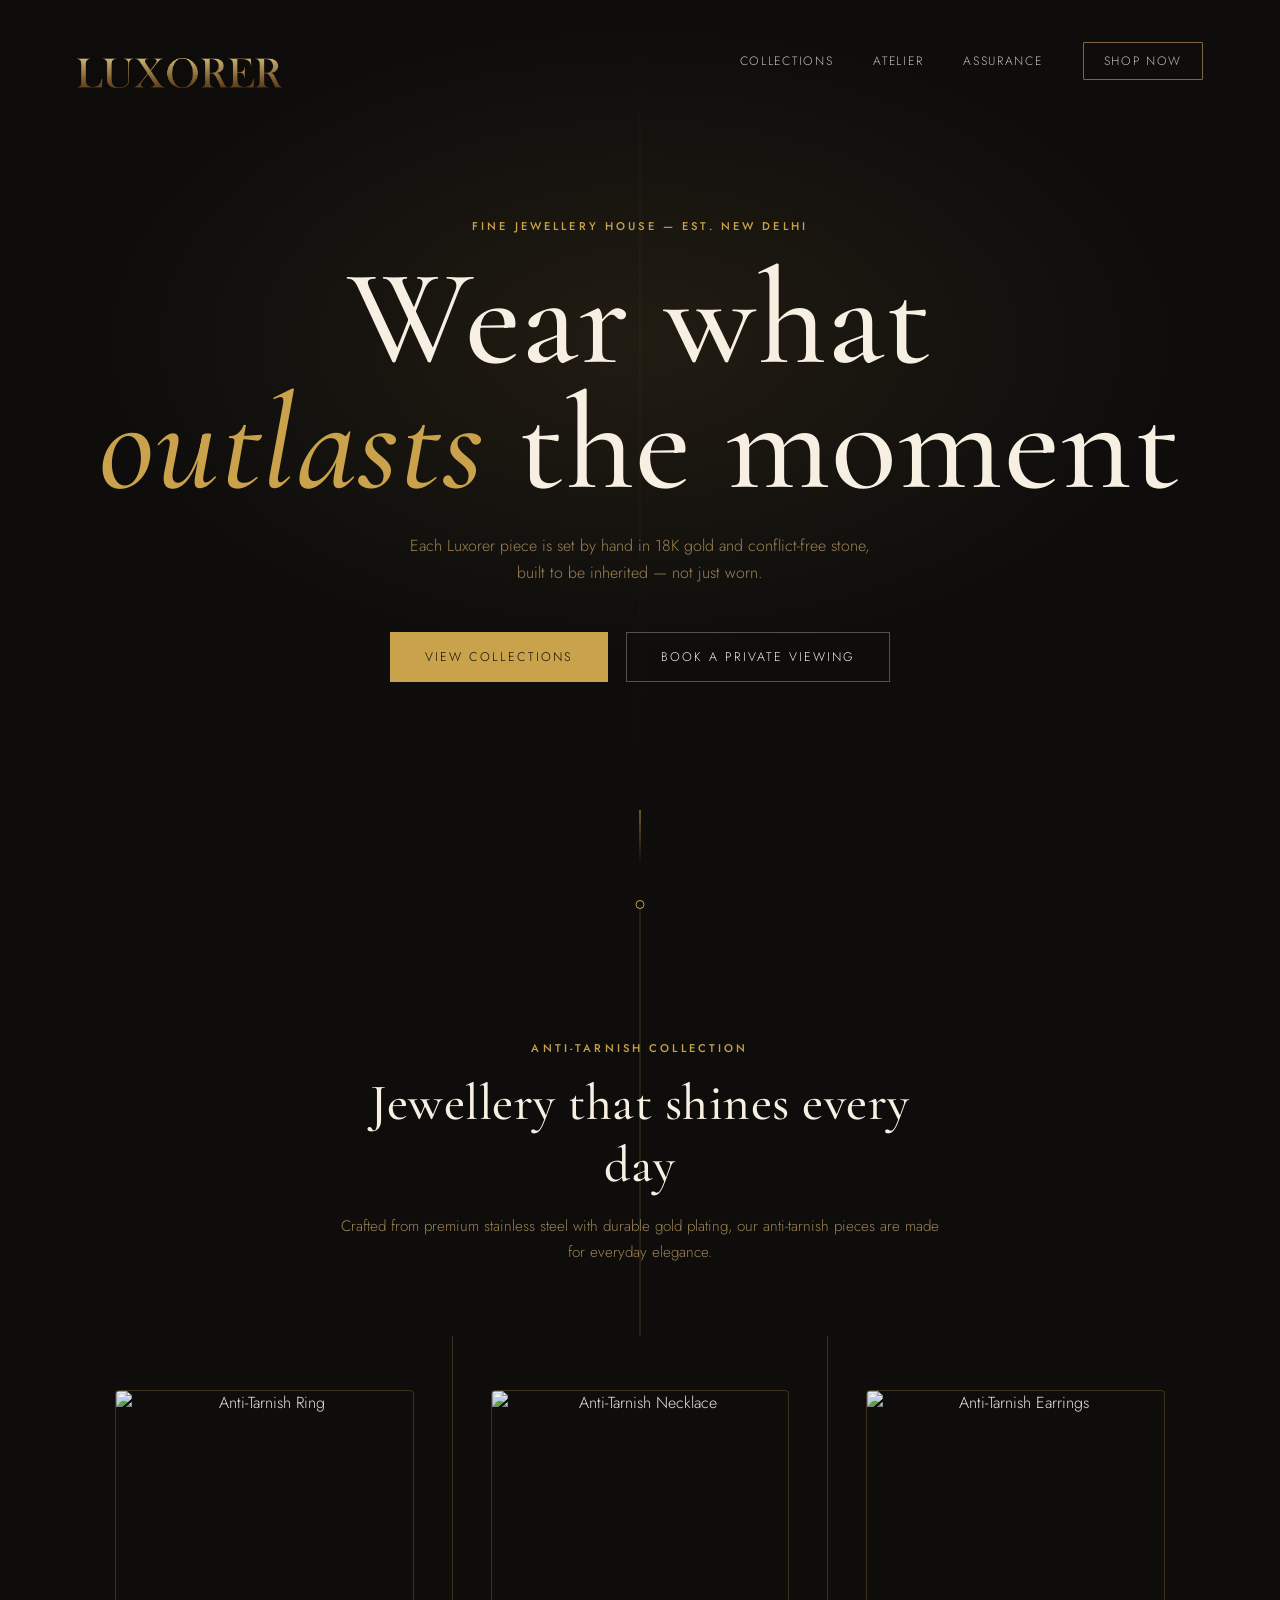
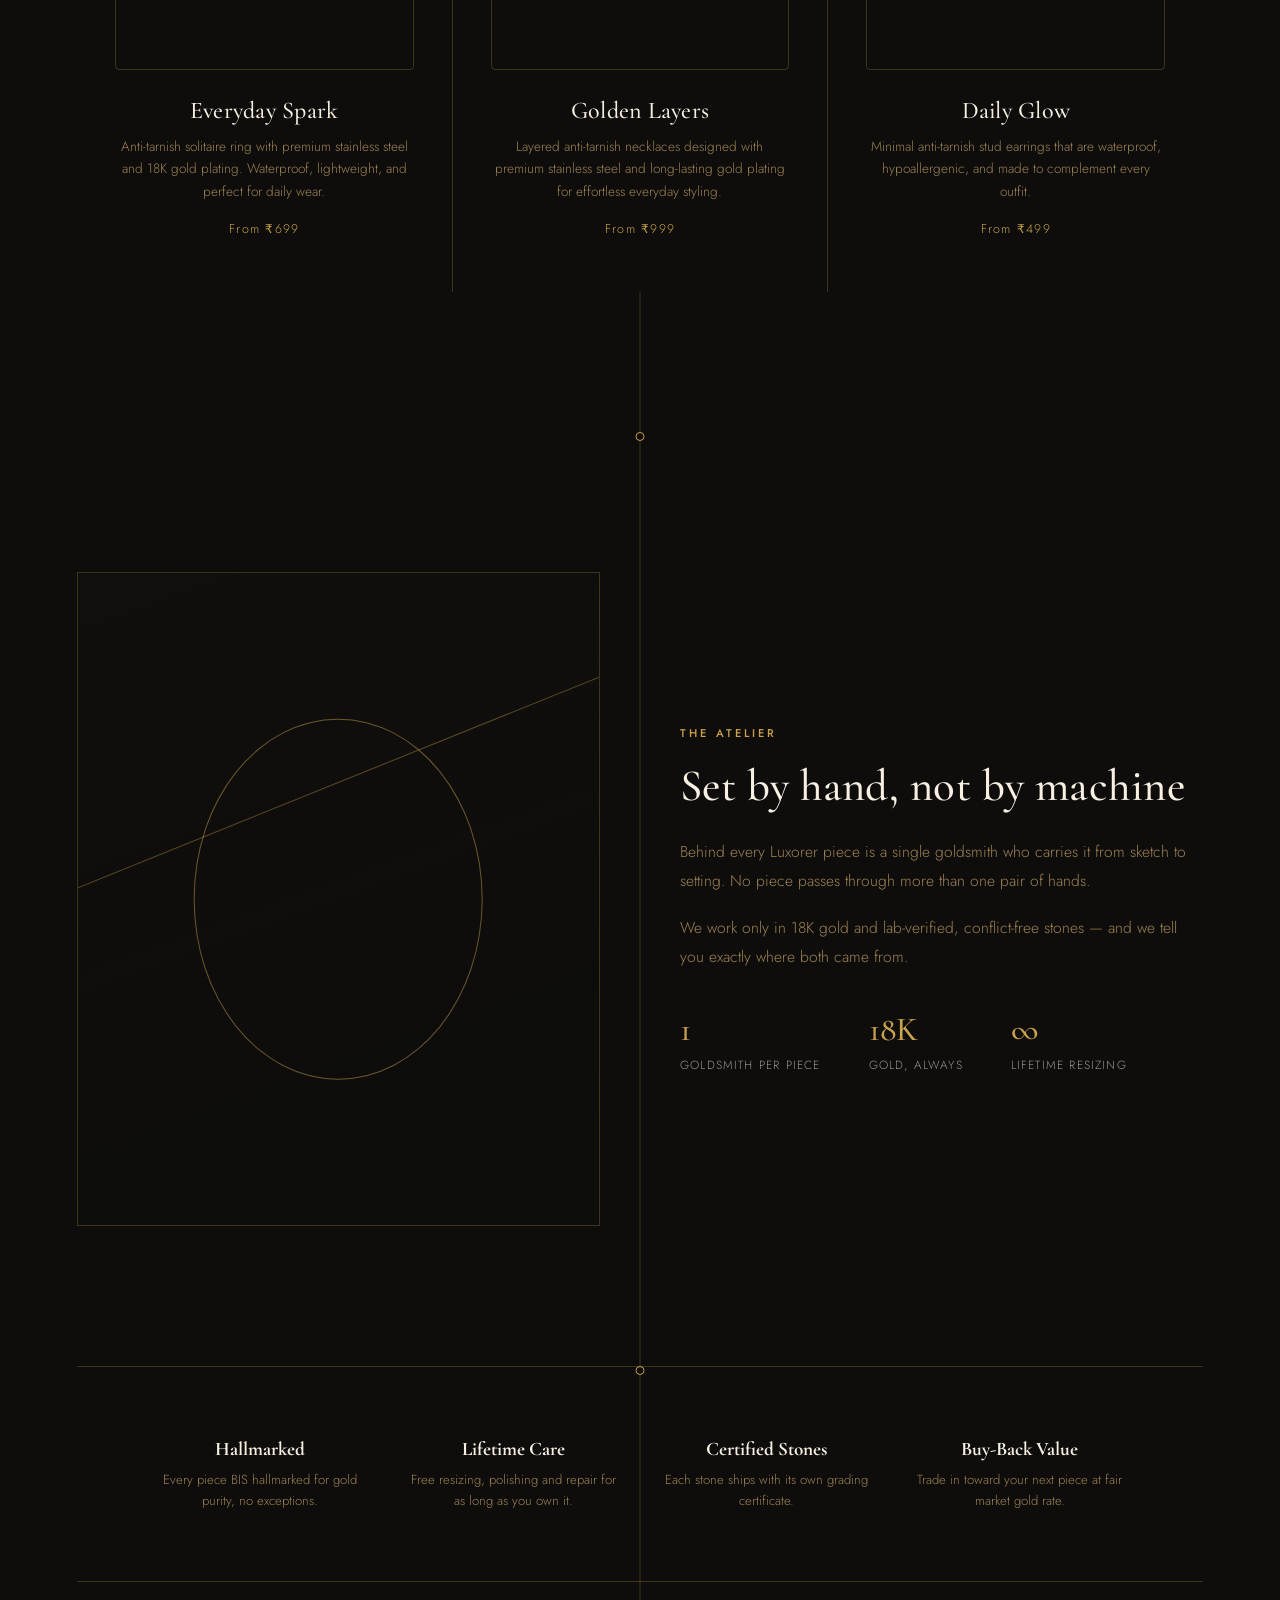
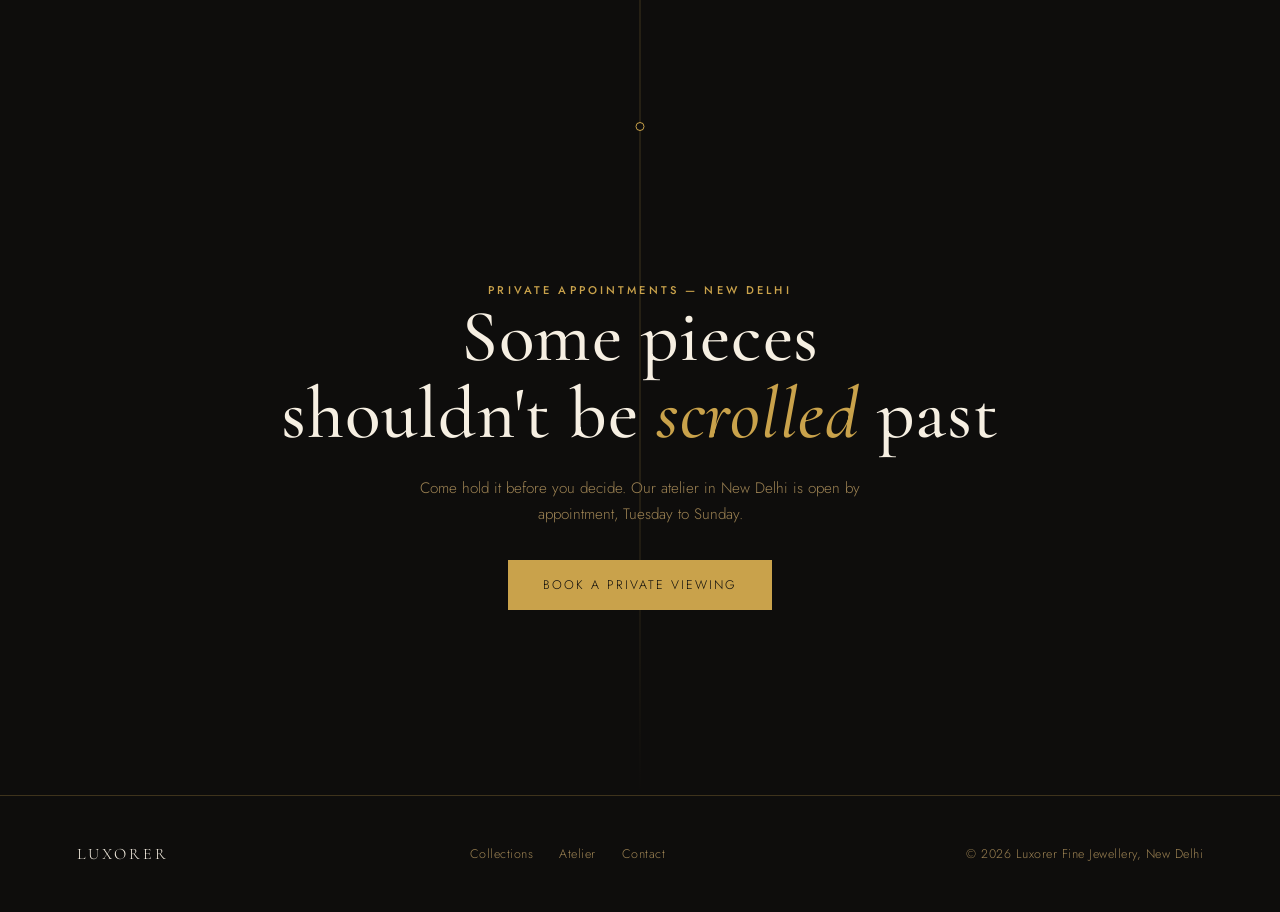
==== commit d4a4ac59: "Add files via upload" ====
--- a/index.html
+++ b/index.html
@@ -622,14 +622,30 @@
   </head>
   <body>
     <header id="siteHeader">
-      <div class="wordmark"><span class="mark"></span>LUXORER</div>
+              <h1
+          class="-pt-8 -mt-4 sm:m-0"
+          style="margin-top: 4vh"
+          id="header-image"
+        >
+          <a href="https://luxorer.com/">
+            <img
+              src="/assets/ms.png"
+              alt="Luxorer"
+              style="
+                height: 30px;
+                width: auto;
+                filter: drop-shadow(0 2px 4px rgba(0, 0, 0, 0.3));
+              "
+            />
+          </a>
+        </h1>
       <nav>
         <ul id="navList">
           <li><a href="#collections">Collections</a></li>
           <li><a href="#atelier">Atelier</a></li>
           <li><a href="#promise">Assurance</a></li>
           <li>
-            <a href="https://luxorer.netlify.app/" class="nav-cta">Shop now</a>
+            <a href="https://luxorer.com/index1.html" class="nav-cta">Shop now</a>
           </li>
         </ul>
       </nav>
@@ -671,7 +687,7 @@
           </p>
         </div>
         
-        <a href="https://luxorer.netlify.app/">
+        <a href="https://luxorer.com/index1.html">
         <div class="collections">
           <div class="piece">
             <div class="frame">
